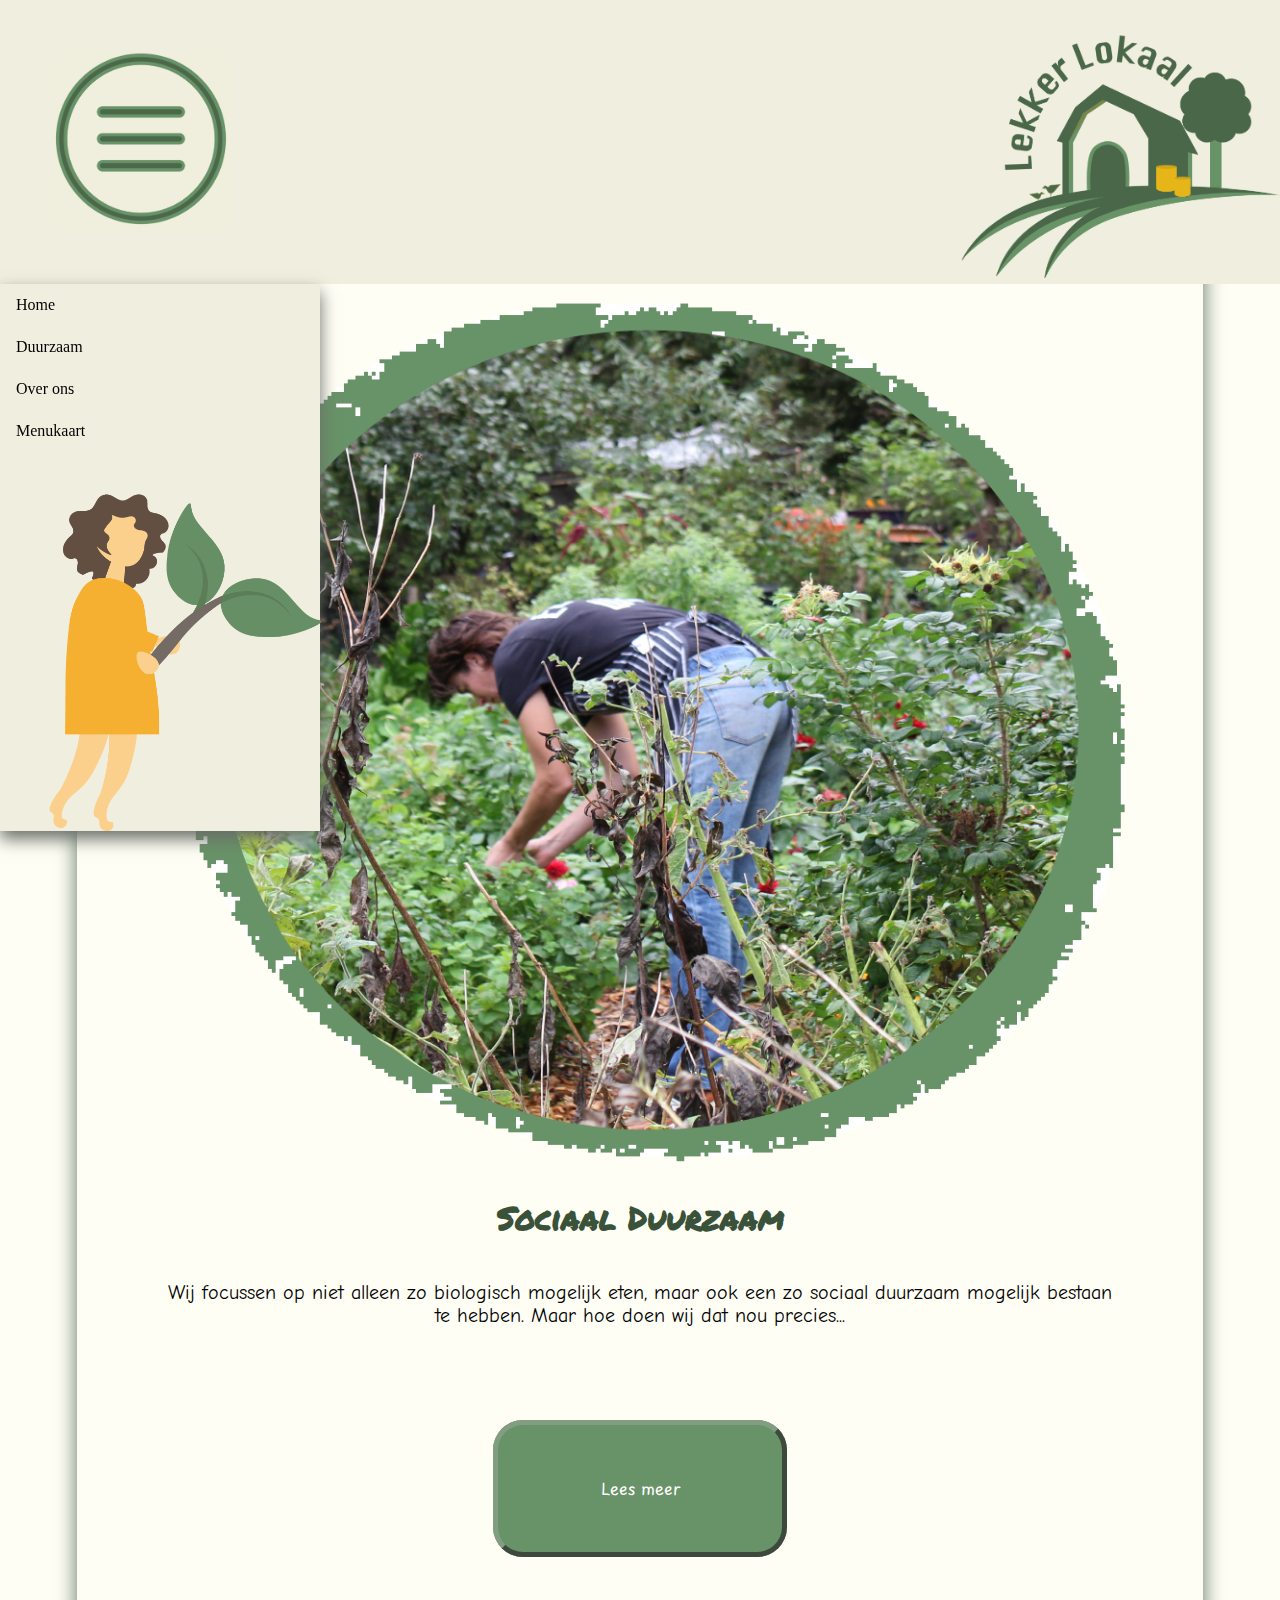
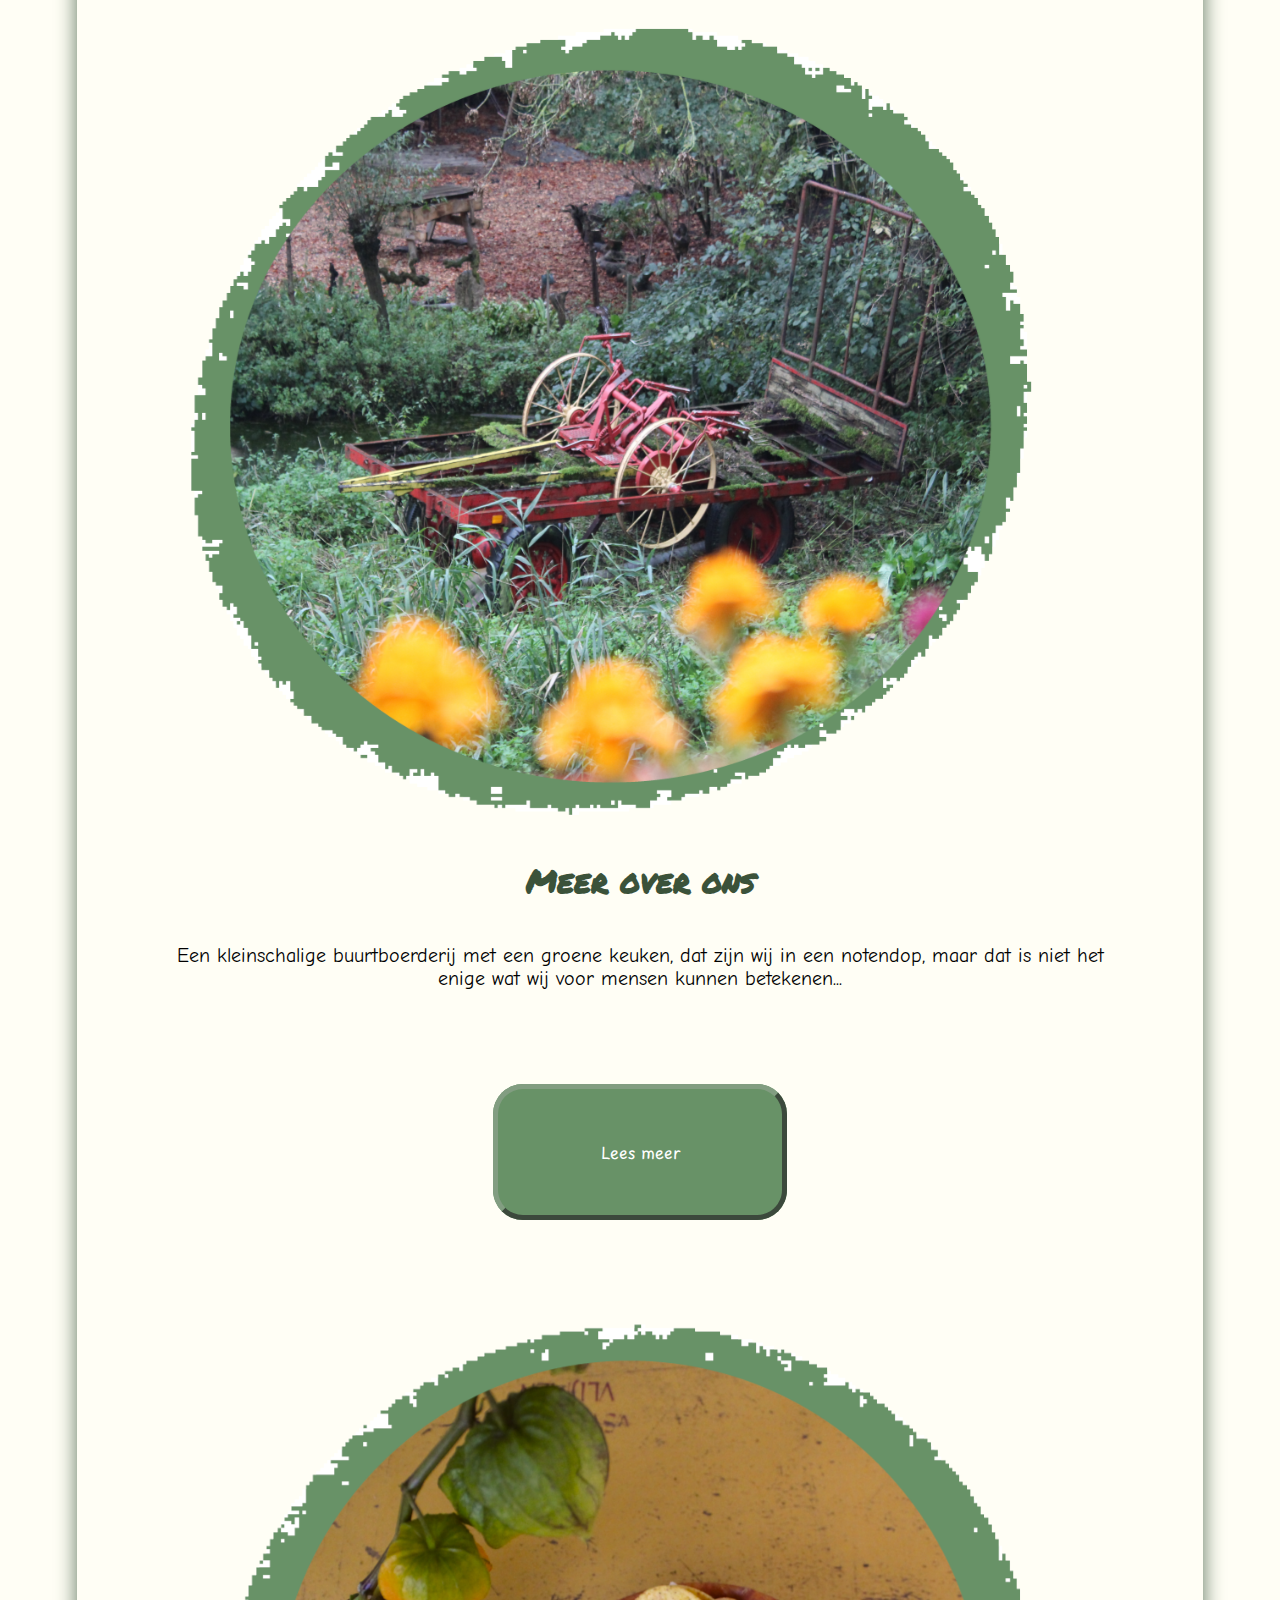
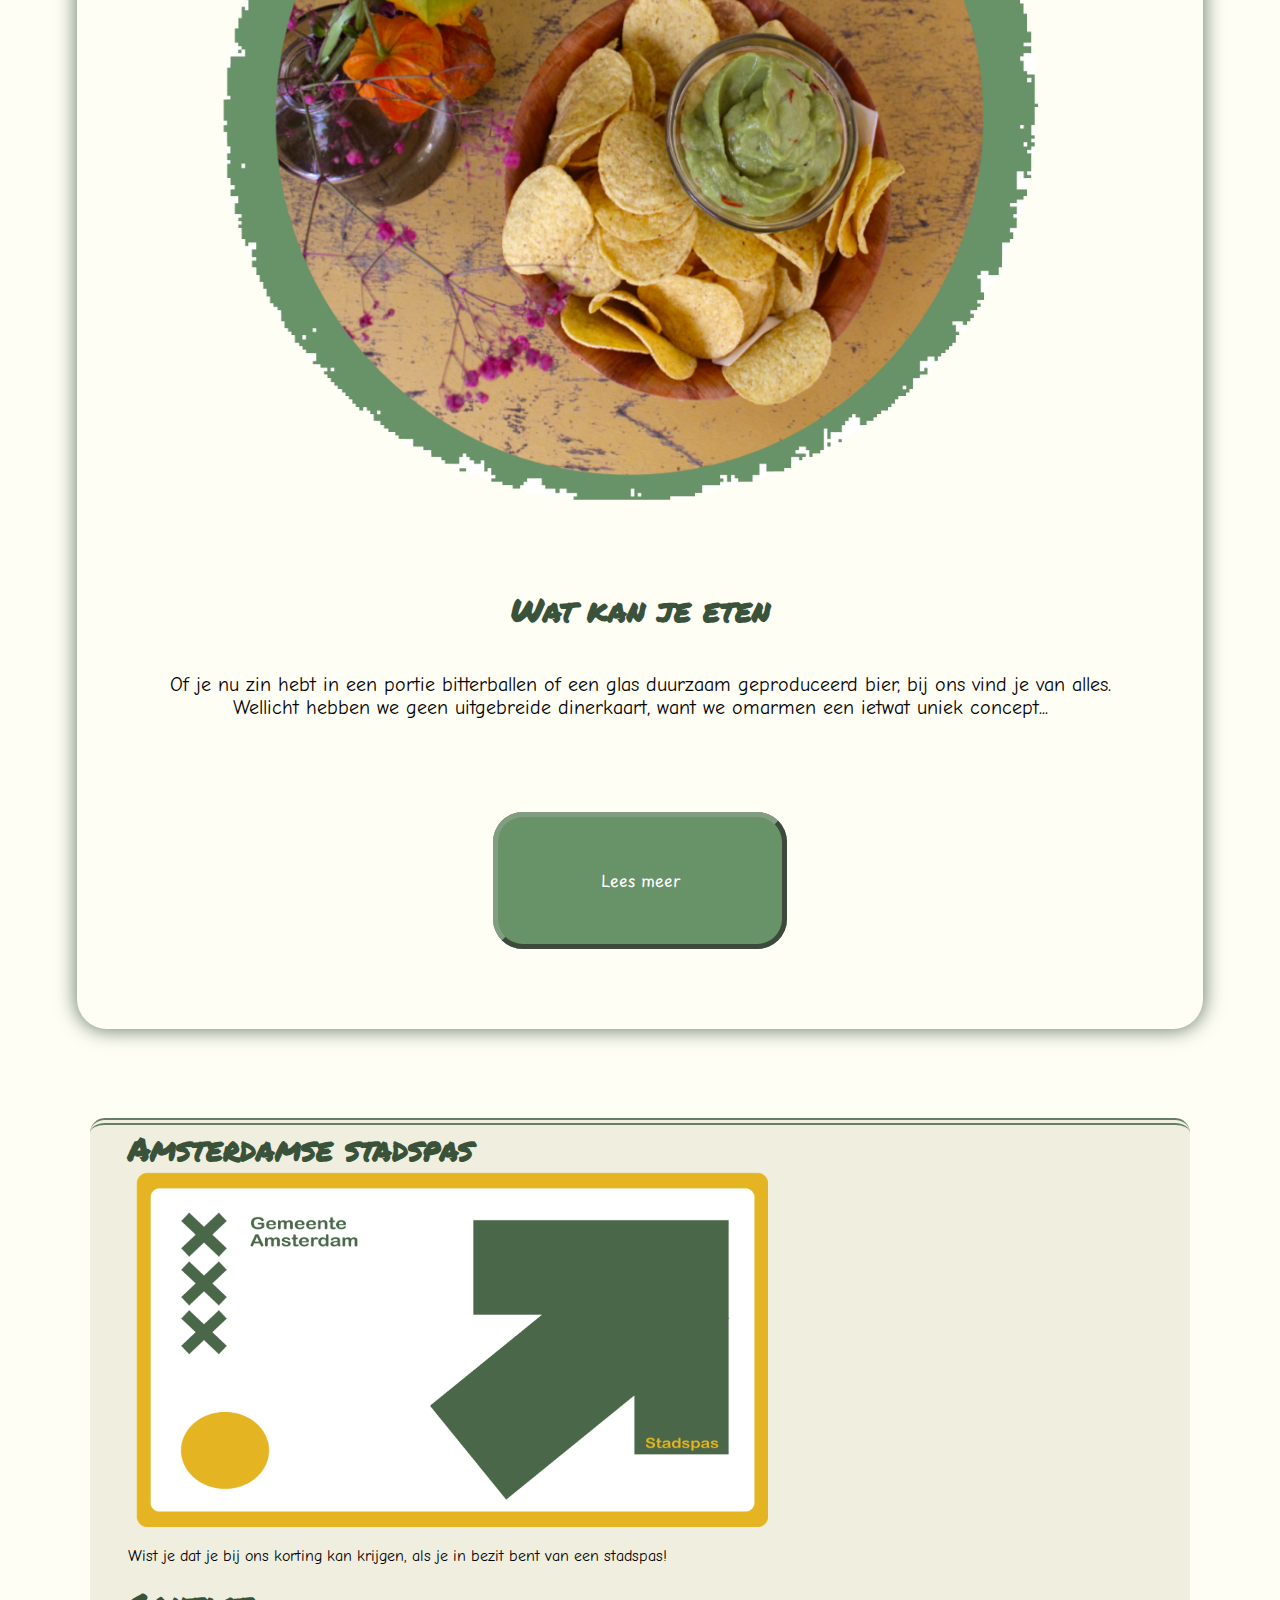
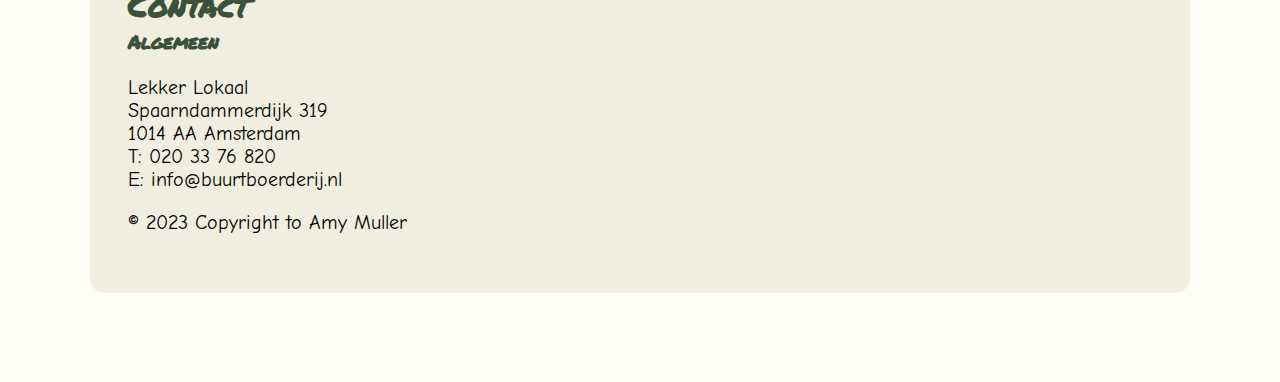
==== index.html @ 25fe7cec "ww" ====
<!DOCTYPE html>
<html class="backgroundimage" lang="en">
  <head>
    <meta charset="UTF-8" />
    <meta name="viewport" content="width=device-width, initial-scale=1.0" />
    <link type="text/css" rel="stylesheet" href="style.css" />
    <title>Hoofdpagina Lekker Lokaal</title>
  </head>
  <body>
    <nav>
      <div class="navbar">
        <div class="img">  <img
          src="website_eindproject_afbeeldingen/logo_buurtboerderij.png"
          alt="Logo"
          class="logomenu"
      /></div> 

        <div class="dropdown">
            <button class="dropbtn">  
               <img
              src="website_eindproject_afbeeldingen/menuknop.png"
              alt="menuknop"
              class="menuknop"
            /> 
          </button>
               
          <div class="dropdown-content">
                <a href="index.html">Home</a>
         <a href="duurzaamheid.html">Duurzaam</a>
          <a href="over_ons.html">Over ons</a>
          <a href="menukaart.html">Menukaart</a>
          <img src="website_eindproject_afbeeldingen/icoon.png" alt="icoon" class="icoon"/>
            </div>
        </div> 
      </div>
    </nav>

    <header>
      <section class="header">
        <img
          src="website_eindproject_afbeeldingen/header.JPG"
          alt="foto picknickbank met tractor in achtergrond"
          class="mainpage_image"
        />
        <h1 class="centered">Lekker Lokaal</h1>

      </section>
    </header>
    
    <main>

      <section class="containera">
        <article class="duurzaameten CA">
          <img
            src="website_eindproject_afbeeldingen/foto_duurzaam_mainpage.png"
            alt="foto vrouw die kruiden plukt"
            class="circleimage"
          />
          <h2>Sociaal Duurzaam</h2>
          <p class="textindex">
            Wij focussen op niet alleen zo biologisch mogelijk eten, maar ook
            een zo sociaal duurzaam mogelijk bestaan te hebben. Maar hoe doen
            wij dat nou precies...
          </p>
          <a href="duurzaamheid.html" class="knop mainpage">Lees meer</a>
        </article>

        <div class="meeroverons CA">
          <img
            src="website_eindproject_afbeeldingen/foto_overons_mainpage.png"
            alt="foto oud landbouwapparatuur"
            class="circleimage"
          />
          <h2>Meer over ons</h2>
          <p class="textindex">
            Een kleinschalige buurtboerderij met een groene keuken, dat zijn wij
            in een notendop, maar dat is niet het enige wat wij voor mensen
            kunnen betekenen...
          </p>
          <a href="over_ons.html" class="knop mainpage">Lees meer</a>
        </div>

        <div class="Watkanjeeten CA">
          <img
            src="website_eindproject_afbeeldingen/foto_eten_mainpage.png"
            alt="foto zelfgemaakte nachos"
            class="circleimage"
          />
          <h2>Wat kan je eten</h2>
          <p class="textindex">
            Of je nu zin hebt in een portie bitterballen of een glas duurzaam
            geproduceerd bier, bij ons vind je van alles. Wellicht hebben we
            geen uitgebreide dinerkaart, want we omarmen een ietwat uniek
            concept...
          </p>
          <a href="menukaart.html" class="knop mainpage">Lees meer</a>
        </div>
      </section>
    </main>

    <footer>
      <div class="footer">
        <div class="testtest">
<h2 class="footeramsterdamsepas">Amsterdamse stadspas</H2>
<img src="website_eindproject_afbeeldingen/stadspas.png" alt="Foto stadspas" class="footerimage">
<p class="footeramsterdamsepasp">Wist je dat je bij ons korting kan krijgen, als je in bezit bent van een stadspas!</p>
</div>
        <h2> Contact</h2>
        <h3>Algemeen</h3>
        <p>
          Lekker Lokaal <br>
          Spaarndammerdijk 319<br>
          1014 AA  Amsterdam<br>
          T: 020 33 76 820<br>
          E: info@buurtboerderij.nl </p>
          
       
    
          <p> &copy; 2023 Copyright to Amy Muller </p>
        </div>
    </footer>
</html>
---- style.css ----
@font-face {
  font-family: brush;
  src: url(lettertypen_lekkerlokaal/Brush\Script.ttf);
}

@font-face {
  font-family: sierlijk;
  src: url(lettertypen_lekkerlokaal/GreatVibes-Regular.ttf);
}

@font-face {
  font-family: "play";
  src: url(lettertypen_lekkerlokaal/PlaypenSans-VariableFont_wght.ttf);
}

@font-face {
  font-family: "stift";
  src: url(lettertypen_lekkerlokaal/PermanentMarker-Regular.ttf);
}

@font-face {
  font-family: "bob";
  src: url(lettertypen_lekkerlokaal/Pacifico-Regular.ttf);
}

@font-face {
  font-family: "comic";
  src: url(lettertypen_lekkerlokaal/ComicNeue-Regular.ttf);
}

body {
  background-color: #fffef5;
  margin:0;
}

.circleimage {
  width: 80vw;
}

h1 {
  font-family: "stift", "brush", fantasy, sans-serif;
  font-size: 4em;
}

h2 {
  font-size: 2em;
}

h2,
h3 {
  color: #3b523a;
  font-family: "stift";
  margin-block: 0;
}

p {font-family: "comic";
  font-size: 1.25em;}

.textindex {
  margin-block: 0;
  margin-inline: 0;
  padding: 4% 2% 15% 2%;
}

.mainpage_image {
  width: 100vw;
  margin-top: 9vh;
}
.icoon {width:25vw;
padding-left: 5%;}

.duurzaamheid_image {
  width: 100vw;
}

.logomenu {
  width: 25vw;
  padding: 10% 10% 0% 0%;
}

.menuknop {
  width: 14vw;
}

.navbar {
  display: flex;
  justify-content: space-between;
  flex-direction: row-reverse;
}

.dropdown-content {
  display: none;
  position: absolute;
  min-width: 160px;
  box-shadow: 0px 8px 16px 0px #686e68;

}

.dropdown:hover .dropdown-content {
  display: block;
  background-color: #f0efdf;
  display: flex;
  flex-direction: column;
}

.dropdown-content a:hover {
  background-color: #E5B422;
  color:#fffef5;
}

.dropbtn {
  background-color: #f0efdf;
  padding: 4vw;
  font-size: 1em;
  border: none;
}

nav {
  position: fixed;
  z-index: 100;
  top: 0;
  width: 100vw;
  background-color: #f0efdf;
}

.dropdown-content a {
  color: black;
  padding: 12px 16px;
  text-decoration: none;
  display: block;
}

.CA {
  text-align: center;
  margin-bottom: 8vh;
  margin-top: 3vh;
}

.containera {
  background-color: #fffef5;
  padding: 5vw;
  margin: 6vw;
  box-shadow: 0px 0px 20px 1px #667d66;
  border-radius: 30px;
}

.centered {
  position: absolute;
  top: 63%;
  left: 50%;
  transform: translate(-45%, -80%);
}

.header {
  position: relative;
  text-align: center;
  color: white;
}

.container {
  overflow: hidden;
  align-items: center;
  display: flex;
}
.horizontalscroll { white-space: nowrap;
}


.horizontalscroll p 
{font-family: "play";
font-size: 1.5em;}

.rechtsnaarlinks {
  animation: rechtsnaarlinks 8s infinite linear;
}

@keyframes rechtsnaarlinks {
  from {transform: translateX(0%);}
  to{transform: translateX(-50%);}
}

.knop {
  background-color: #689267;
  color: white;
  border-radius: 30px;
  border: 5px outset #829d81;
  padding: 4vw 8vw 4vw 8vw;
  margin: 2vw;
  text-decoration: none;
  font-family: "play";
}

.knop:hover { background-color: #E5B422;
  color:#fffef5;
  border: 5px outset #E5B422;}


.knopnaarmenu {
  display: flex;
  justify-content: center;
}

.footer {
  border-top: 7px double #667d66;
  margin-top: 8vh;
  margin:7%;
  background-color: #f0efdf;
  padding: 0% 3% 3% 3%;
  border-radius: 15px;
}

.scroll_container {
  display: -webkit-flex;
  display: -ms-flexbox;
  display: flex;
  margin: 10% 2% 10% 2%;
  padding: 5%;
  overflow: auto;
  background-color: #f0efdf;
  border-radius: 15px;
}

.scroll_box {
  min-width: 60vw;
  margin-right: 2%;
  margin-bottom: 0;
  padding: 3%;
}

.scrollimage {
  width: 60vw;
}

.footeramsterdamsepasp {font-size: 1em;}



.footerimage {
  width: 50vw;
}

.stadspasfoto {
  margin-top: 3%;
}
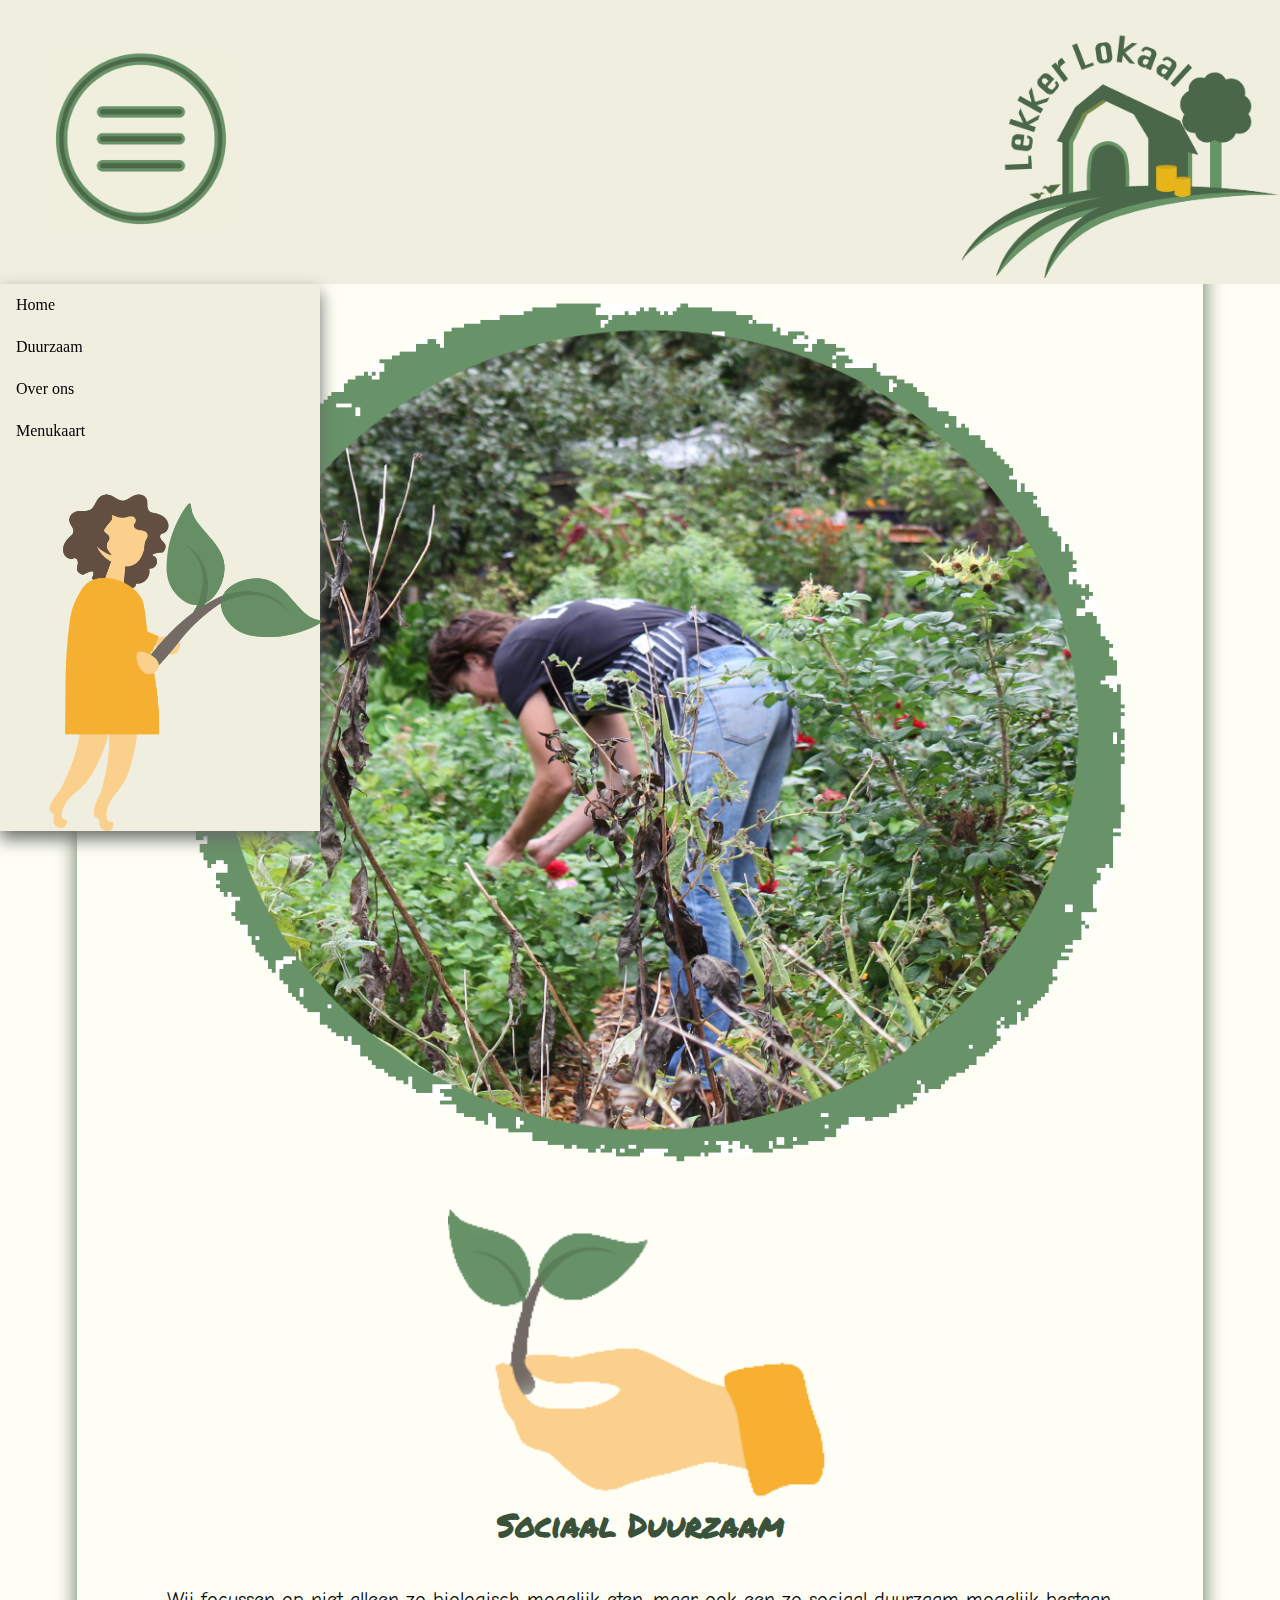
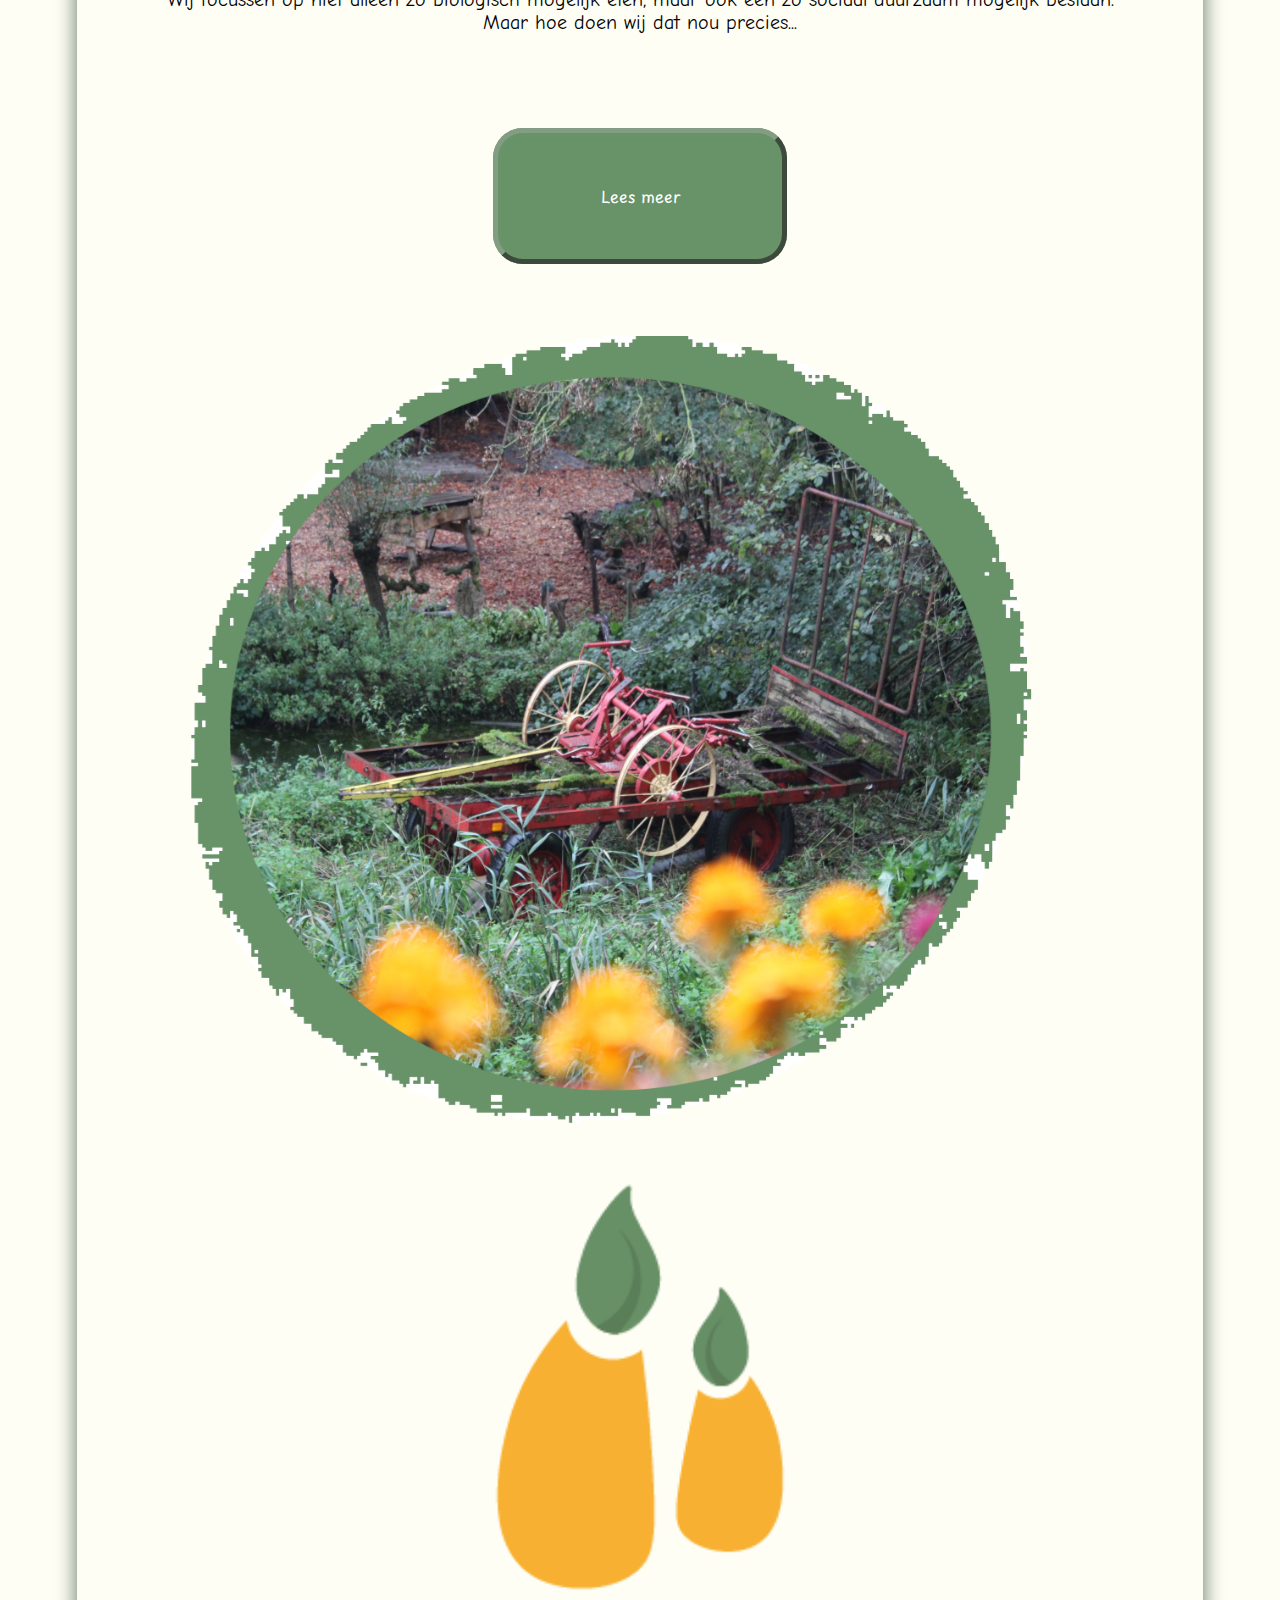
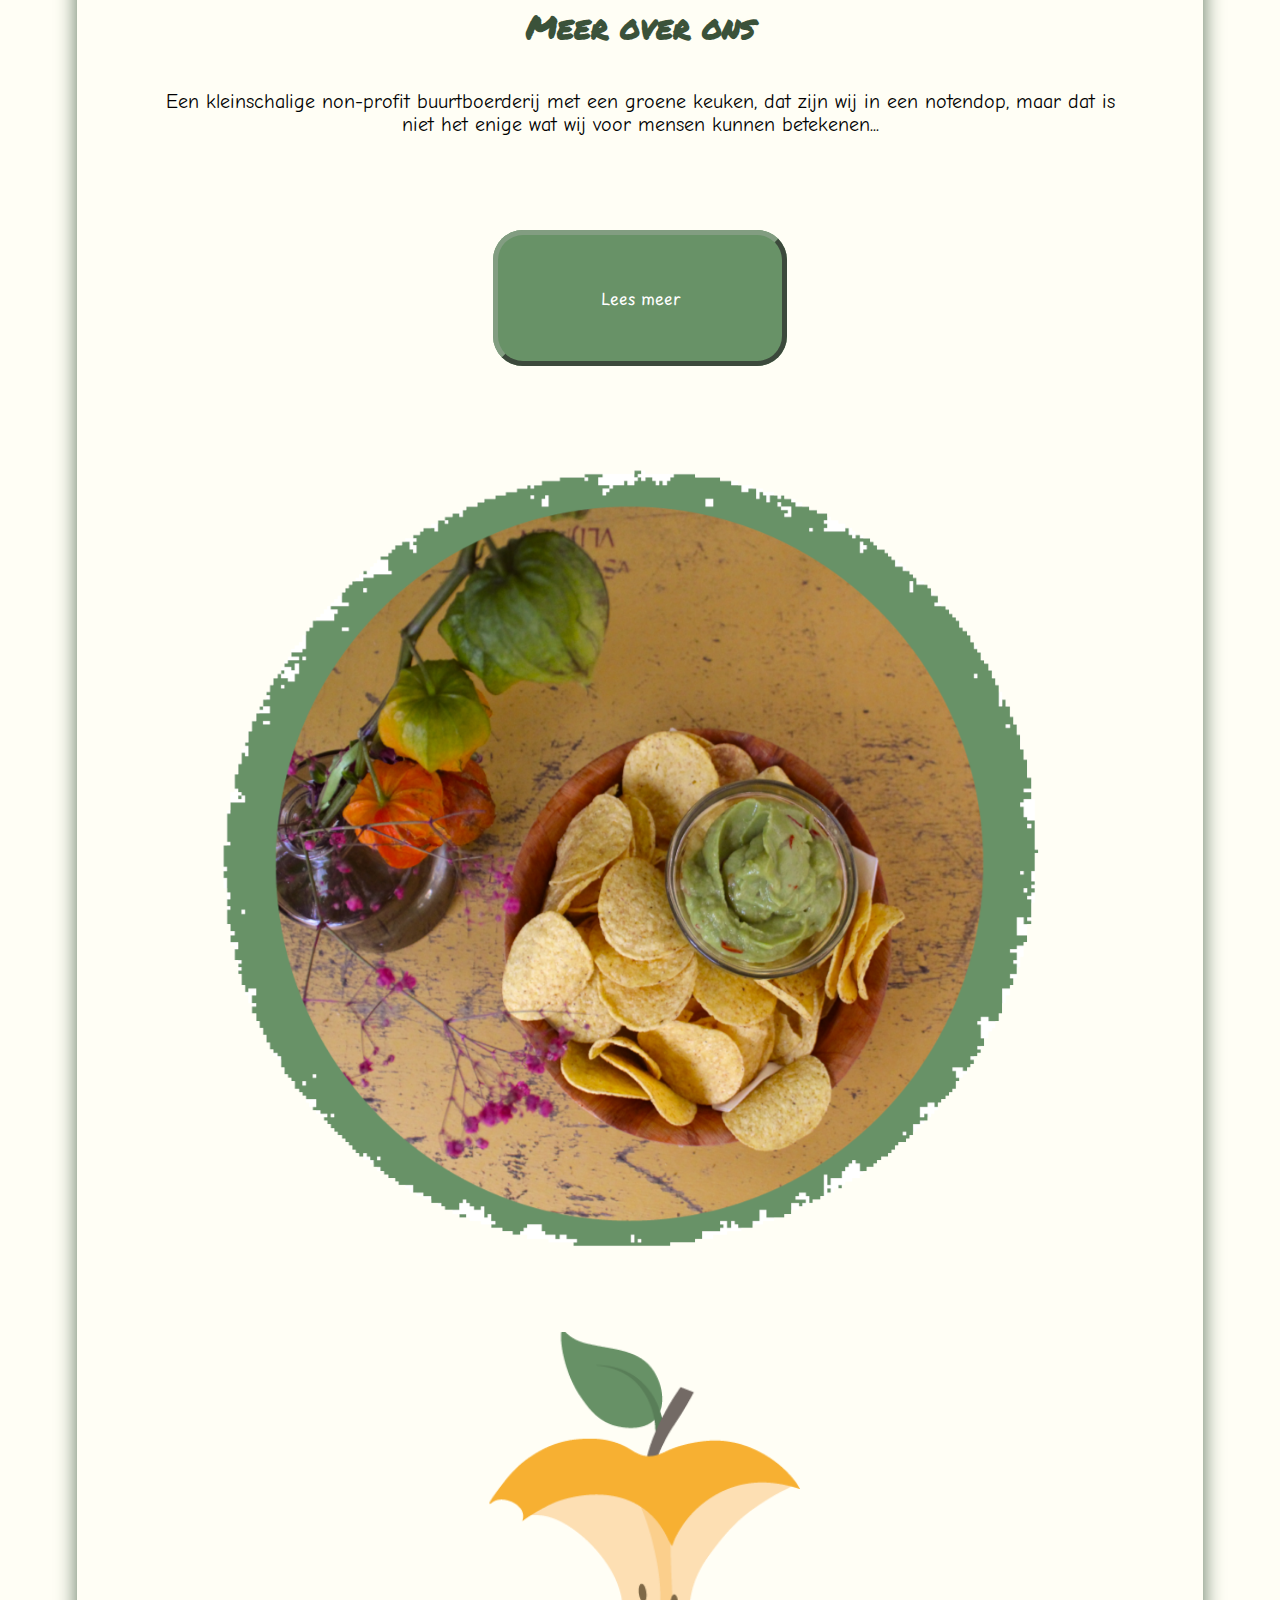
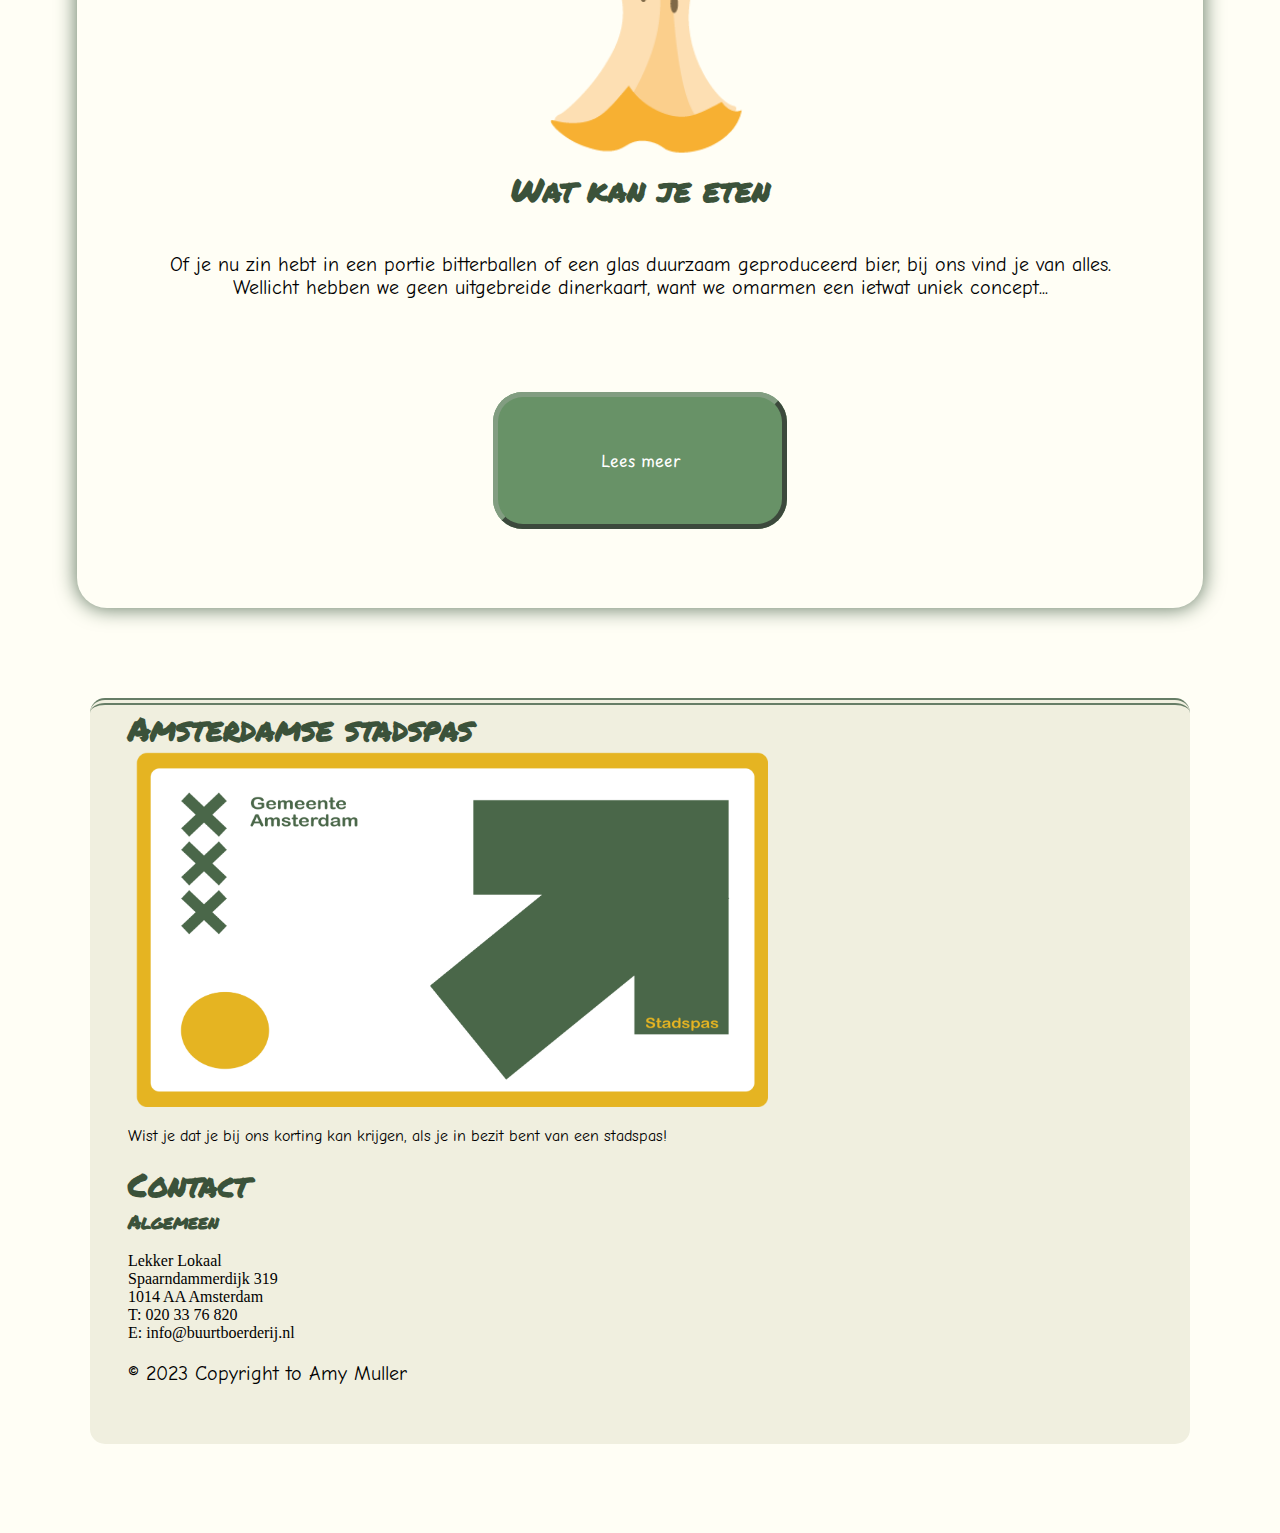
==== commit d8ef90ab: "ww" ====
--- a/index.html
+++ b/index.html
@@ -7,15 +7,16 @@
     <title>Hoofdpagina Lekker Lokaal</title>
   </head>
   <body>
+    
     <nav>
-      <div class="navbar">
-        <div class="img">  <img
+      <section class="navbar">
+        <article class="img">  <img
           src="website_eindproject_afbeeldingen/logo_buurtboerderij.png"
           alt="Logo"
           class="logomenu"
-      /></div> 
+      /></article> 
 
-        <div class="dropdown">
+        <article class="dropdown">
             <button class="dropbtn">  
                <img
               src="website_eindproject_afbeeldingen/menuknop.png"
@@ -24,15 +25,15 @@
             /> 
           </button>
                
-          <div class="dropdown-content">
+          <section class="dropdown-content">
                 <a href="index.html">Home</a>
          <a href="duurzaamheid.html">Duurzaam</a>
           <a href="over_ons.html">Over ons</a>
           <a href="menukaart.html">Menukaart</a>
           <img src="website_eindproject_afbeeldingen/icoon.png" alt="icoon" class="icoon"/>
-            </div>
-        </div> 
-      </div>
+          </section>
+        </article> 
+      </section>
     </nav>
 
     <header>
@@ -43,12 +44,10 @@
           class="mainpage_image"
         />
         <h1 class="centered">Lekker Lokaal</h1>
-
       </section>
     </header>
     
     <main>
-
       <section class="containera">
         <article class="duurzaameten CA">
           <img
@@ -56,36 +55,40 @@
             alt="foto vrouw die kruiden plukt"
             class="circleimage"
           />
+          <img src="website_eindproject_afbeeldingen/handicoon.png" alt="hand met blad icoon" class="iconen hand"/>
           <h2>Sociaal Duurzaam</h2>
           <p class="textindex">
             Wij focussen op niet alleen zo biologisch mogelijk eten, maar ook
-            een zo sociaal duurzaam mogelijk bestaan te hebben. Maar hoe doen
+            een zo sociaal duurzaam mogelijk bestaan. Maar hoe doen
             wij dat nou precies...
           </p>
           <a href="duurzaamheid.html" class="knop mainpage">Lees meer</a>
         </article>
 
-        <div class="meeroverons CA">
+        <article class="meeroverons CA">
           <img
             src="website_eindproject_afbeeldingen/foto_overons_mainpage.png"
             alt="foto oud landbouwapparatuur"
             class="circleimage"
           />
+          <img src="website_eindproject_afbeeldingen/mensicoon.png" alt="2 mensen icoon" class="iconen"/>
           <h2>Meer over ons</h2>
           <p class="textindex">
-            Een kleinschalige buurtboerderij met een groene keuken, dat zijn wij
+            Een kleinschalige non-profit buurtboerderij met een groene keuken, dat zijn wij
             in een notendop, maar dat is niet het enige wat wij voor mensen
             kunnen betekenen...
           </p>
           <a href="over_ons.html" class="knop mainpage">Lees meer</a>
-        </div>
+        </article>
 
-        <div class="Watkanjeeten CA">
+        <article class="Watkanjeeten CA">
           <img
             src="website_eindproject_afbeeldingen/foto_eten_mainpage.png"
             alt="foto zelfgemaakte nachos"
             class="circleimage"
           />
+          <img src="website_eindproject_afbeeldingen/appel.png" alt="Appel" class="iconen"/>
+
           <h2>Wat kan je eten</h2>
           <p class="textindex">
             Of je nu zin hebt in een portie bitterballen of een glas duurzaam
@@ -94,29 +97,31 @@
             concept...
           </p>
           <a href="menukaart.html" class="knop mainpage">Lees meer</a>
-        </div>
+        </article>
       </section>
     </main>
 
     <footer>
-      <div class="footer">
-        <div class="testtest">
+      <section class="footer">
+        <article class="testtest">
 <h2 class="footeramsterdamsepas">Amsterdamse stadspas</H2>
 <img src="website_eindproject_afbeeldingen/stadspas.png" alt="Foto stadspas" class="footerimage">
 <p class="footeramsterdamsepasp">Wist je dat je bij ons korting kan krijgen, als je in bezit bent van een stadspas!</p>
-</div>
+        </article>
+
+        <section>
         <h2> Contact</h2>
         <h3>Algemeen</h3>
-        <p>
-          Lekker Lokaal <br>
-          Spaarndammerdijk 319<br>
-          1014 AA  Amsterdam<br>
-          T: 020 33 76 820<br>
-          E: info@buurtboerderij.nl </p>
-          
-       
+<ul class="footertekst">
+          <li>Lekker Lokaal</li>
+          <li>Spaarndammerdijk 319</li>
+          <li>1014 AA  Amsterdam</li>
+          <li>T: 020 33 76 820</li>
+          <li>E: info@buurtboerderij.nl </li>
+        </ul>
+      </section>
     
           <p> &copy; 2023 Copyright to Amy Muller </p>
-        </div>
+        </section>
     </footer>
 </html>
--- a/style.css
+++ b/style.css
@@ -30,7 +30,7 @@
 
 body {
   background-color: #fffef5;
-  margin:0;
+  margin: 0;
 }
 
 .circleimage {
@@ -53,8 +53,10 @@
   margin-block: 0;
 }
 
-p {font-family: "comic";
-  font-size: 1.25em;}
+p {
+  font-family: "comic";
+  font-size: 1.25em;
+}
 
 .textindex {
   margin-block: 0;
@@ -66,8 +68,14 @@
   width: 100vw;
   margin-top: 9vh;
 }
-.icoon {width:25vw;
-padding-left: 5%;}
+.icoon {
+  width: 25vw;
+  padding-left: 5%;
+}
+
+.iconen{width: 25vw;}
+
+.hand {width: 30vw;}
 
 .duurzaamheid_image {
   width: 100vw;
@@ -93,7 +101,6 @@
   position: absolute;
   min-width: 160px;
   box-shadow: 0px 8px 16px 0px #686e68;
-
 }
 
 .dropdown:hover .dropdown-content {
@@ -104,8 +111,8 @@
 }
 
 .dropdown-content a:hover {
-  background-color: #E5B422;
-  color:#fffef5;
+  background-color: #e5b422;
+  color: #fffef5;
 }
 
 .dropbtn {
@@ -162,21 +169,26 @@
   align-items: center;
   display: flex;
 }
-.horizontalscroll { white-space: nowrap;
-}
-
-
-.horizontalscroll p 
-{font-family: "play";
-font-size: 1.5em;}
+.horizontalscroll {
+  white-space: nowrap;
+}
+
+.horizontalscroll p {
+  font-family: "play";
+  font-size: 1.5em;
+}
 
 .rechtsnaarlinks {
   animation: rechtsnaarlinks 8s infinite linear;
 }
 
 @keyframes rechtsnaarlinks {
-  from {transform: translateX(0%);}
-  to{transform: translateX(-50%);}
+  from {
+    transform: translateX(0%);
+  }
+  to {
+    transform: translateX(-50%);
+  }
 }
 
 .knop {
@@ -190,10 +202,11 @@
   font-family: "play";
 }
 
-.knop:hover { background-color: #E5B422;
-  color:#fffef5;
-  border: 5px outset #E5B422;}
-
+.knop:hover {
+  background-color: #e5b422;
+  color: #fffef5;
+  border: 5px outset #e5b422;
+}
 
 .knopnaarmenu {
   display: flex;
@@ -203,7 +216,7 @@
 .footer {
   border-top: 7px double #667d66;
   margin-top: 8vh;
-  margin:7%;
+  margin: 7%;
   background-color: #f0efdf;
   padding: 0% 3% 3% 3%;
   border-radius: 15px;
@@ -227,13 +240,18 @@
   padding: 3%;
 }
 
+.bitterbal {
+  width: 75vw;
+  border-radius: 25px;
+}
+
 .scrollimage {
   width: 60vw;
 }
 
-.footeramsterdamsepasp {font-size: 1em;}
-
-
+.footeramsterdamsepasp {
+  font-size: 1em;
+}
 
 .footerimage {
   width: 50vw;
@@ -241,4 +259,10 @@
 
 .stadspasfoto {
   margin-top: 3%;
-}+}
+
+.footertekst {
+  text-decoration: none;
+  list-style: none;
+  padding-left: 0;
+}
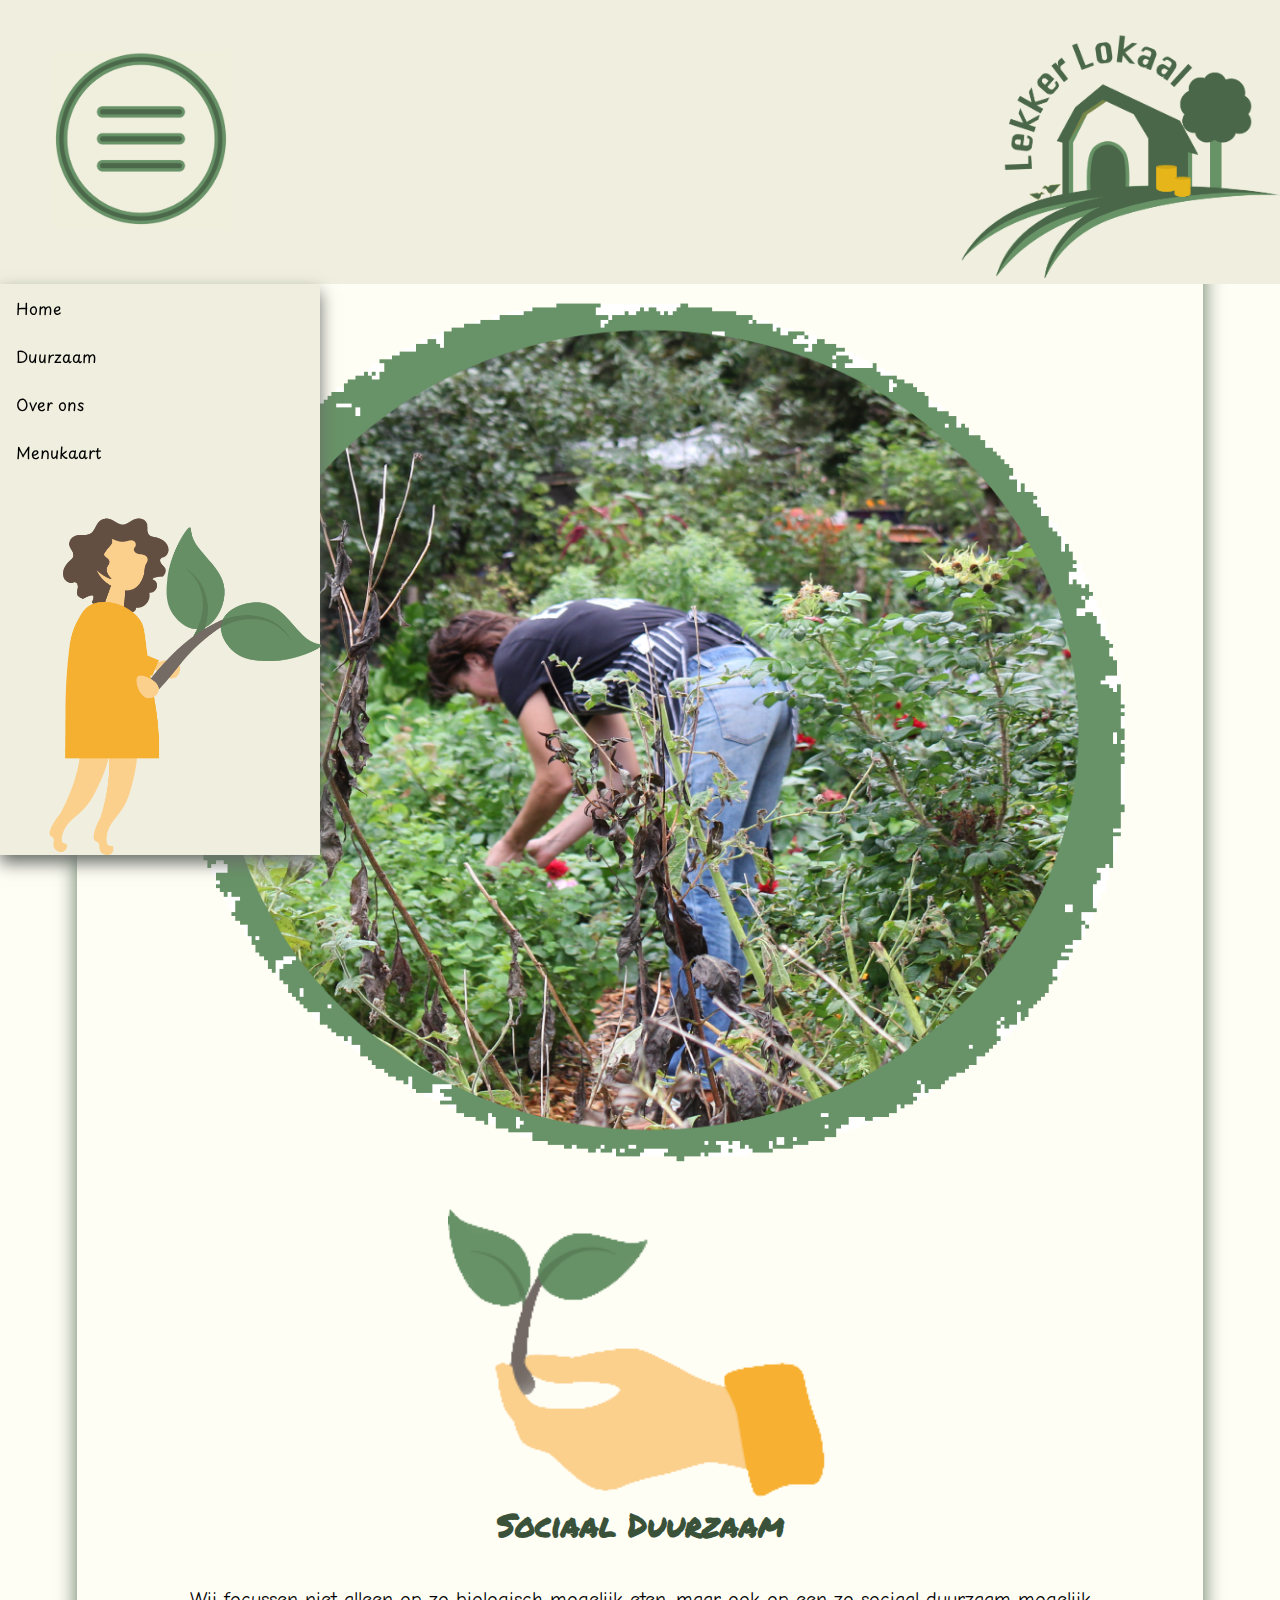
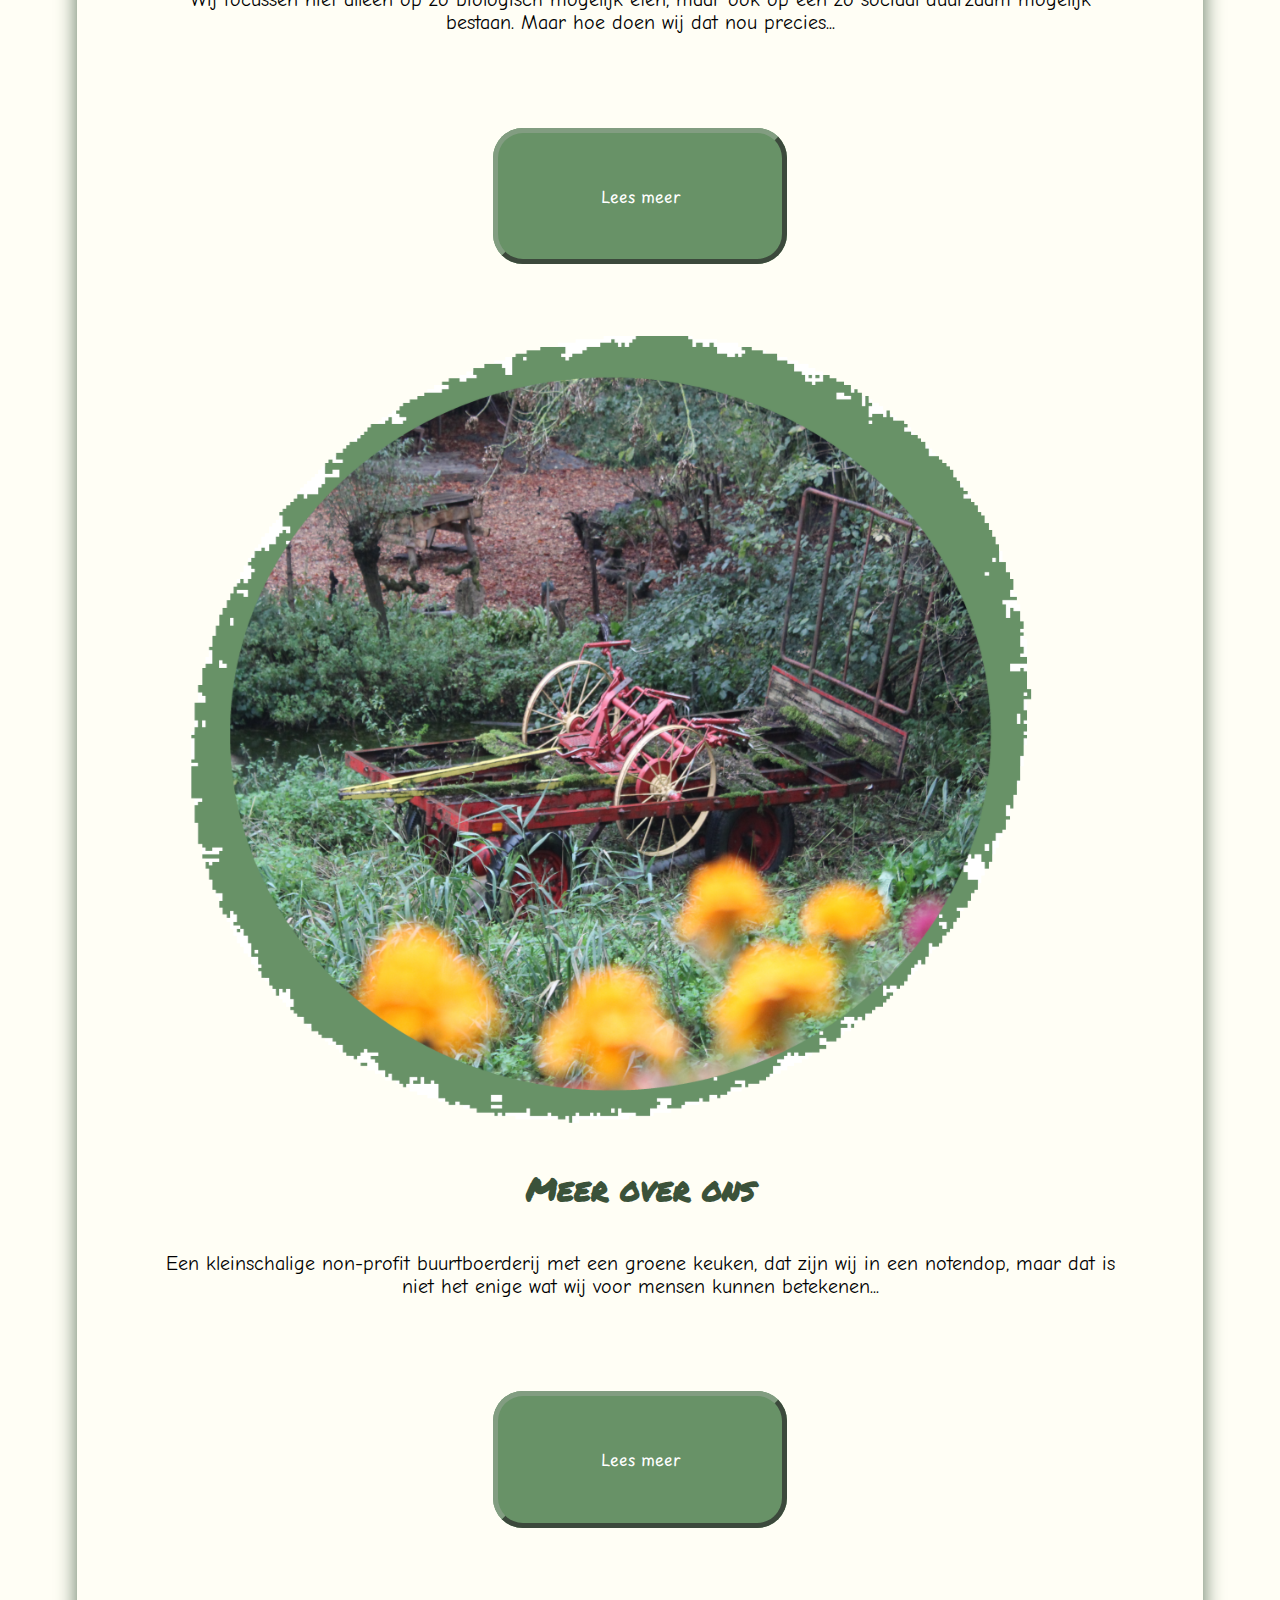
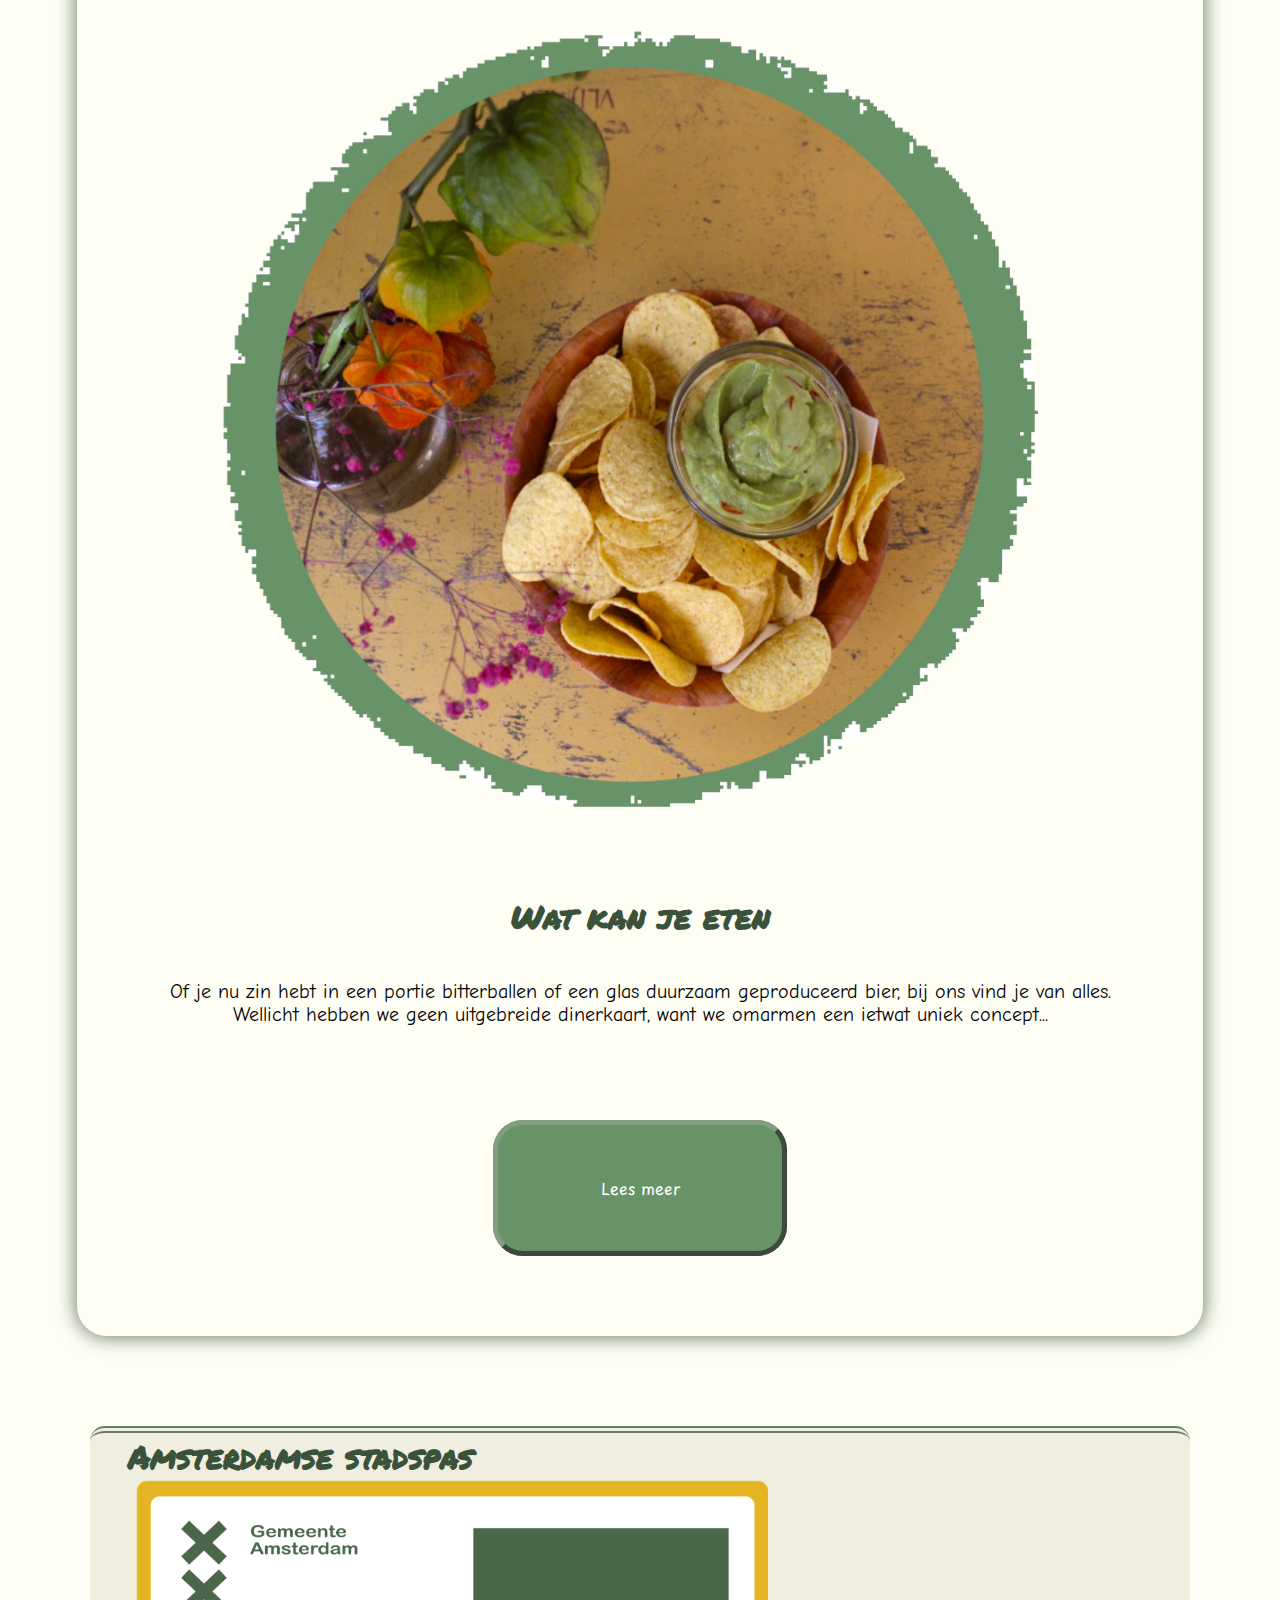
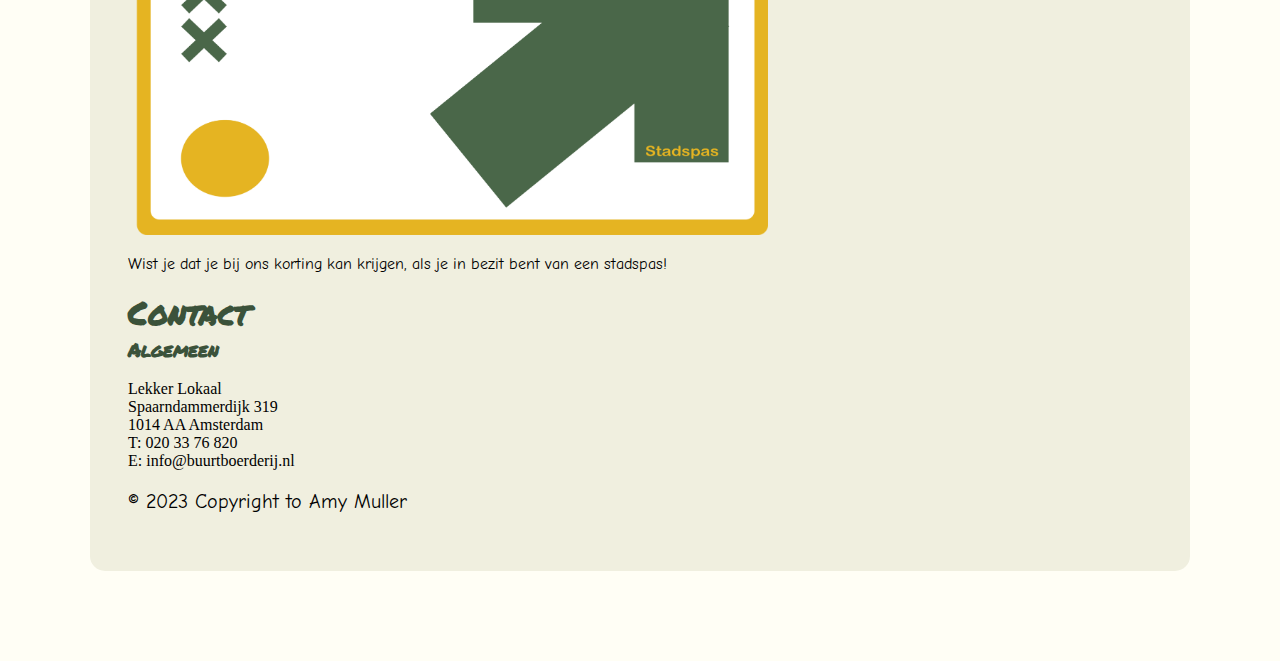
==== commit 56487687: "ww" ====
--- a/index.html
+++ b/index.html
@@ -7,32 +7,37 @@
     <title>Hoofdpagina Lekker Lokaal</title>
   </head>
   <body>
-    
     <nav>
       <section class="navbar">
-        <article class="img">  <img
-          src="website_eindproject_afbeeldingen/logo_buurtboerderij.png"
-          alt="Logo"
-          class="logomenu"
-      /></article> 
+        <article class="img">
+          <img
+            src="website_eindproject_afbeeldingen/logo_buurtboerderij.png"
+            alt="Logo"
+            class="logomenu"
+          />
+        </article>
 
         <article class="dropdown">
-            <button class="dropbtn">  
-               <img
+          <button class="dropbtn">
+            <img
               src="website_eindproject_afbeeldingen/menuknop.png"
               alt="menuknop"
               class="menuknop"
-            /> 
+            />
           </button>
-               
+
           <section class="dropdown-content">
-                <a href="index.html">Home</a>
-         <a href="duurzaamheid.html">Duurzaam</a>
-          <a href="over_ons.html">Over ons</a>
-          <a href="menukaart.html">Menukaart</a>
-          <img src="website_eindproject_afbeeldingen/icoon.png" alt="icoon" class="icoon"/>
+            <a href="index.html">Home</a>
+            <a href="duurzaamheid.html">Duurzaam</a>
+            <a href="over_ons.html">Over ons</a>
+            <a href="menukaart.html">Menukaart</a>
+            <img
+              src="website_eindproject_afbeeldingen/icoon.png"
+              alt="icoon"
+              class="icoon"
+            />
           </section>
-        </article> 
+        </article>
       </section>
     </nav>
 
@@ -46,7 +51,7 @@
         <h1 class="centered">Lekker Lokaal</h1>
       </section>
     </header>
-    
+
     <main>
       <section class="containera">
         <article class="duurzaameten CA">
@@ -55,12 +60,14 @@
             alt="foto vrouw die kruiden plukt"
             class="circleimage"
           />
-          <img src="website_eindproject_afbeeldingen/handicoon.png" alt="hand met blad icoon" class="iconen hand"/>
+          <img
+            src="website_eindproject_afbeeldingen/handicoon.png"
+            alt="hand met blad icoon"
+            class="iconen hand"
+          />
           <h2>Sociaal Duurzaam</h2>
           <p class="textindex">
-            Wij focussen op niet alleen zo biologisch mogelijk eten, maar ook
-            een zo sociaal duurzaam mogelijk bestaan. Maar hoe doen
-            wij dat nou precies...
+            Wij focussen niet alleen op zo biologisch mogelijk eten, maar ook op een zo sociaal duurzaam mogelijk bestaan. Maar hoe doen wij dat nou precies...
           </p>
           <a href="duurzaamheid.html" class="knop mainpage">Lees meer</a>
         </article>
@@ -71,12 +78,11 @@
             alt="foto oud landbouwapparatuur"
             class="circleimage"
           />
-          <img src="website_eindproject_afbeeldingen/mensicoon.png" alt="2 mensen icoon" class="iconen"/>
           <h2>Meer over ons</h2>
           <p class="textindex">
-            Een kleinschalige non-profit buurtboerderij met een groene keuken, dat zijn wij
-            in een notendop, maar dat is niet het enige wat wij voor mensen
-            kunnen betekenen...
+            Een kleinschalige non-profit buurtboerderij met een groene keuken,
+            dat zijn wij in een notendop, maar dat is niet het enige wat wij
+            voor mensen kunnen betekenen...
           </p>
           <a href="over_ons.html" class="knop mainpage">Lees meer</a>
         </article>
@@ -87,7 +93,6 @@
             alt="foto zelfgemaakte nachos"
             class="circleimage"
           />
-          <img src="website_eindproject_afbeeldingen/appel.png" alt="Appel" class="iconen"/>
 
           <h2>Wat kan je eten</h2>
           <p class="textindex">
@@ -104,24 +109,32 @@
     <footer>
       <section class="footer">
         <article class="testtest">
-<h2 class="footeramsterdamsepas">Amsterdamse stadspas</H2>
-<img src="website_eindproject_afbeeldingen/stadspas.png" alt="Foto stadspas" class="footerimage">
-<p class="footeramsterdamsepasp">Wist je dat je bij ons korting kan krijgen, als je in bezit bent van een stadspas!</p>
+          <h2 class="footeramsterdamsepas">Amsterdamse stadspas</h2>
+          <img
+            src="website_eindproject_afbeeldingen/stadspas.png"
+            alt="Foto stadspas"
+            class="footerimage"
+          />
+          <p class="footeramsterdamsepasp">
+            Wist je dat je bij ons korting kan krijgen, als je in bezit bent van
+            een stadspas!
+          </p>
         </article>
 
         <section>
-        <h2> Contact</h2>
-        <h3>Algemeen</h3>
-<ul class="footertekst">
-          <li>Lekker Lokaal</li>
-          <li>Spaarndammerdijk 319</li>
-          <li>1014 AA  Amsterdam</li>
-          <li>T: 020 33 76 820</li>
-          <li>E: info@buurtboerderij.nl </li>
-        </ul>
+          <h2>Contact</h2>
+          <h3>Algemeen</h3>
+          <ul class="footertekst">
+            <li>Lekker Lokaal</li>
+            <li>Spaarndammerdijk 319</li>
+            <li>1014 AA Amsterdam</li>
+            <li>T: 020 33 76 820</li>
+            <li>E: info@buurtboerderij.nl</li>
+          </ul>
+        </section>
+
+        <p>&copy; 2023 Copyright to Amy Muller</p>
       </section>
-    
-          <p> &copy; 2023 Copyright to Amy Muller </p>
-        </section>
     </footer>
+  </body>
 </html>
--- a/style.css
+++ b/style.css
@@ -49,12 +49,12 @@
 h2,
 h3 {
   color: #3b523a;
-  font-family: "stift";
+  font-family: "stift",'Franklin Gothic Medium', 'Arial Narrow', Arial, sans-serif;
   margin-block: 0;
 }
 
 p {
-  font-family: "comic";
+  font-family: "comic", Arial, Helvetica, sans-serif;
   font-size: 1.25em;
 }
 
@@ -68,6 +68,7 @@
   width: 100vw;
   margin-top: 9vh;
 }
+
 .icoon {
   width: 25vw;
   padding-left: 5%;
@@ -101,6 +102,7 @@
   position: absolute;
   min-width: 160px;
   box-shadow: 0px 8px 16px 0px #686e68;
+  font-family: "play","comic",Arial, Helvetica, sans-serif;
 }
 
 .dropdown:hover .dropdown-content {
@@ -169,12 +171,13 @@
   align-items: center;
   display: flex;
 }
+
 .horizontalscroll {
   white-space: nowrap;
 }
 
 .horizontalscroll p {
-  font-family: "play";
+  font-family: "play","comic",Arial, Helvetica, sans-serif;
   font-size: 1.5em;
 }
 
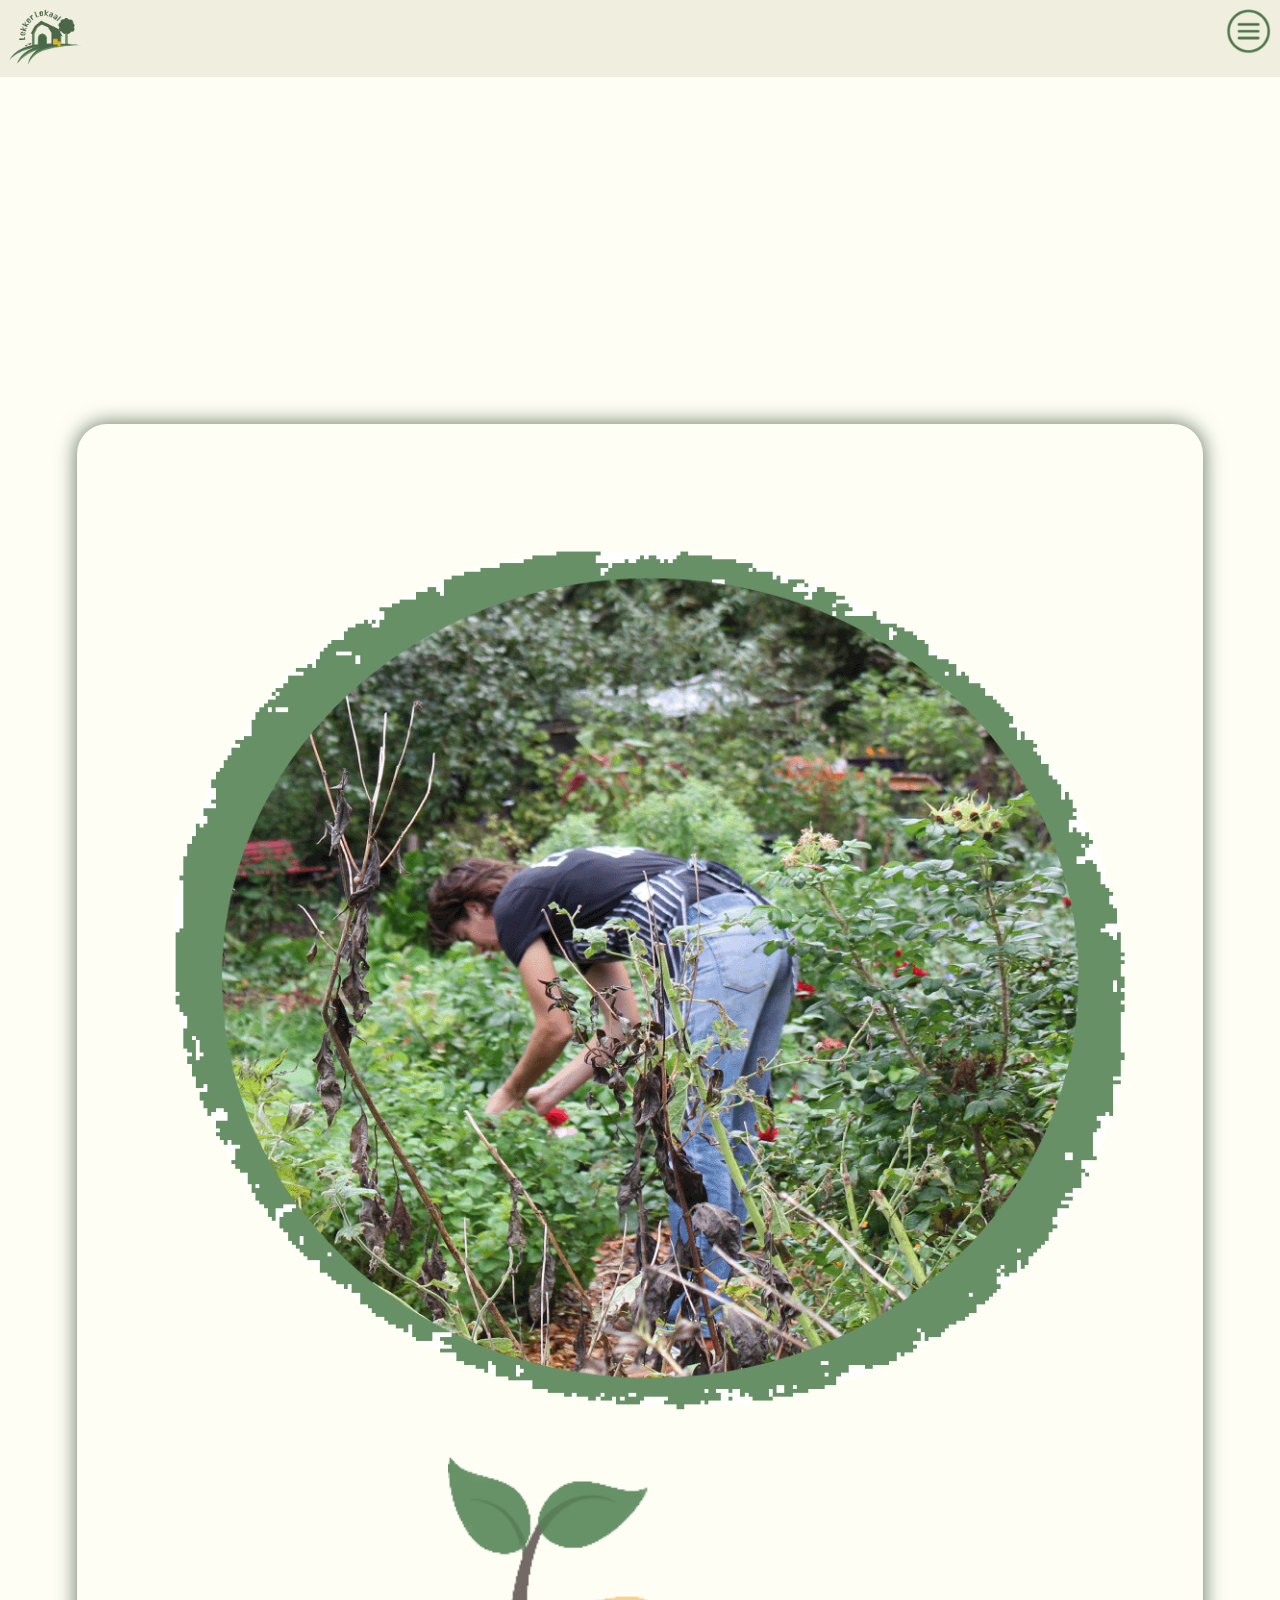
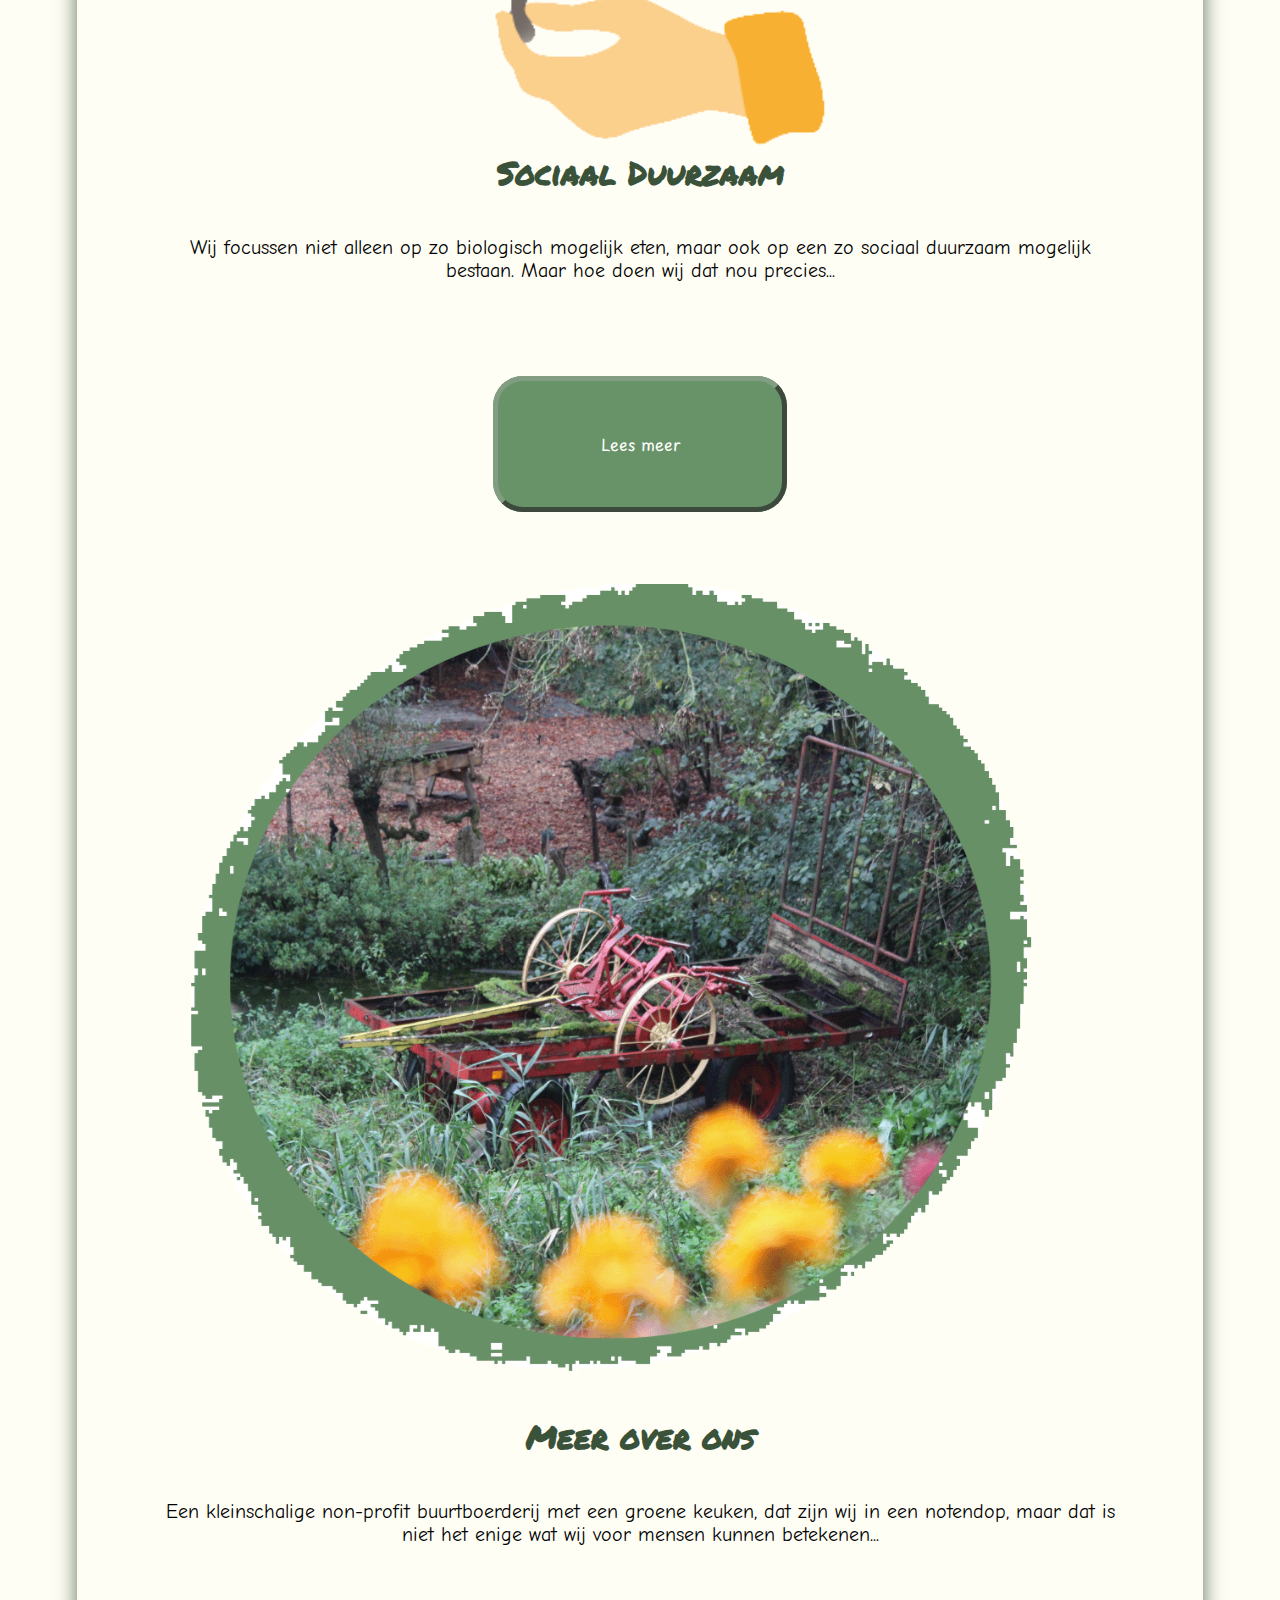
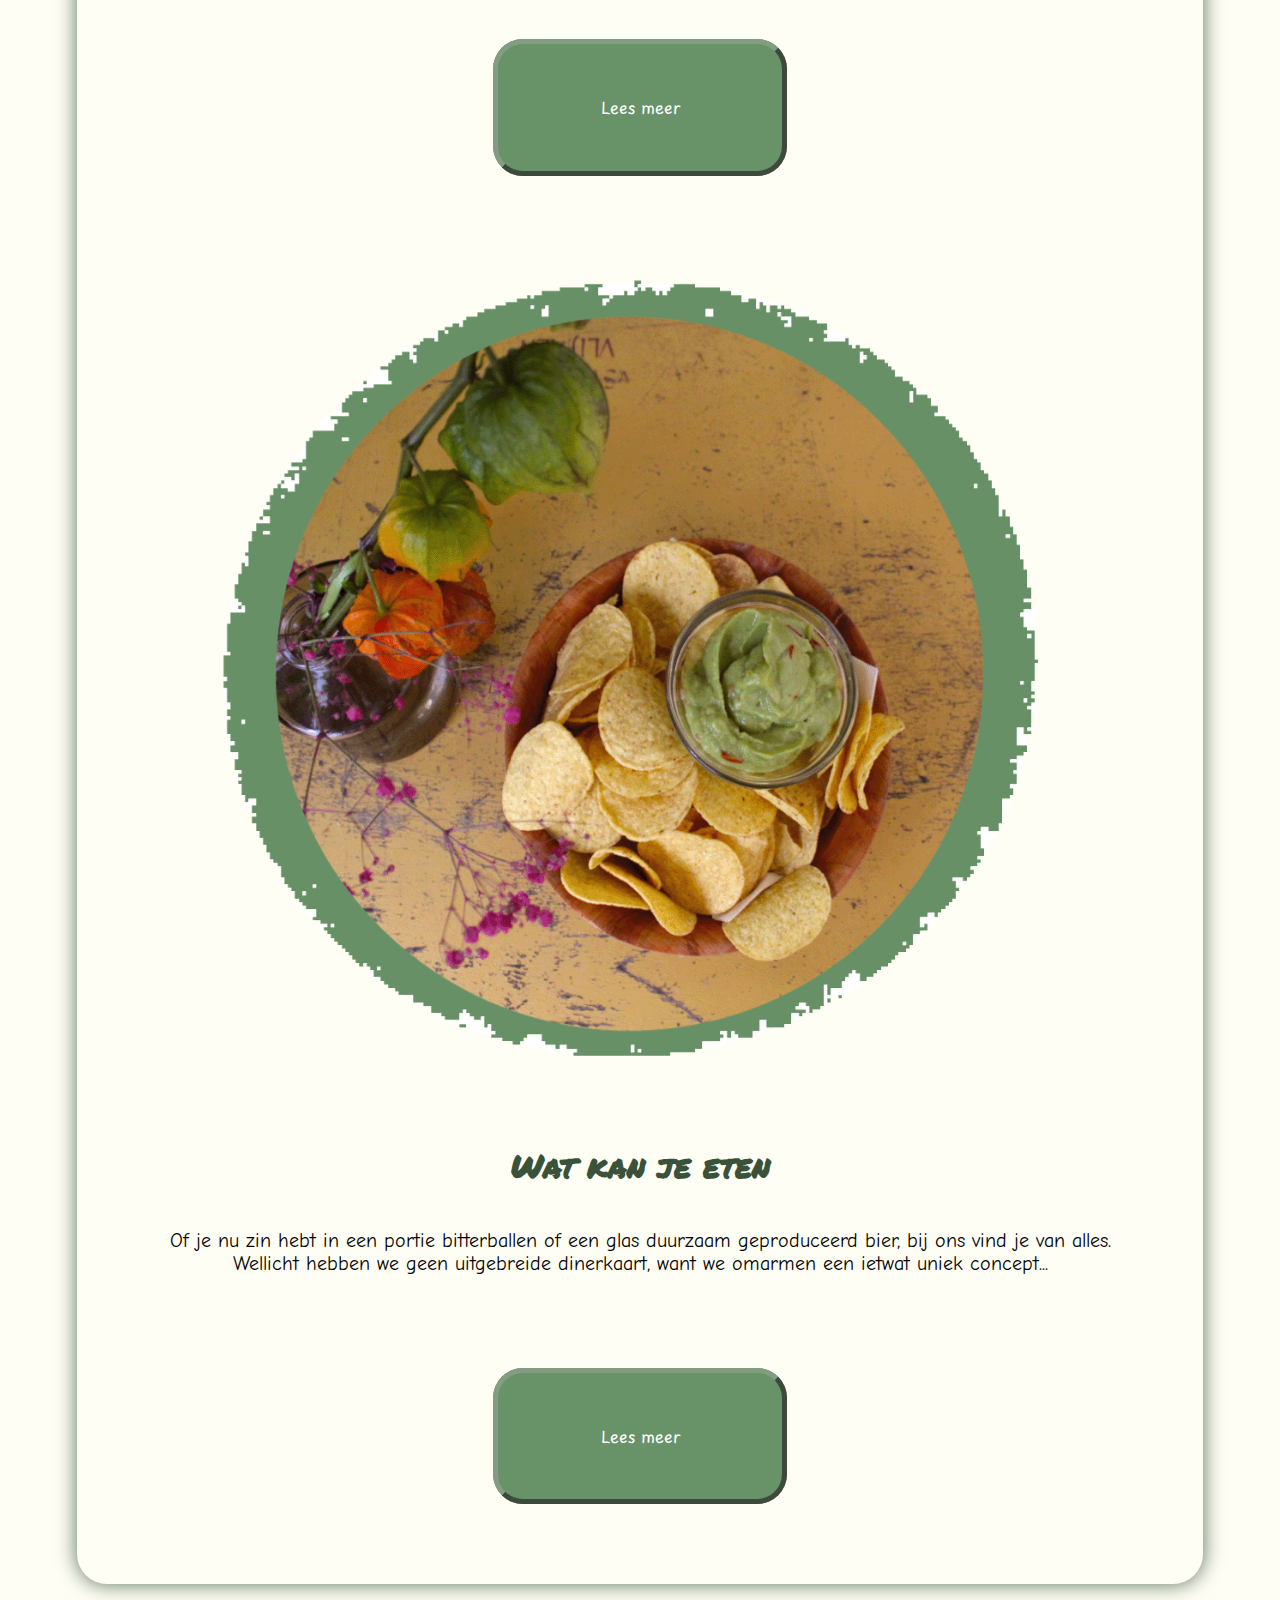
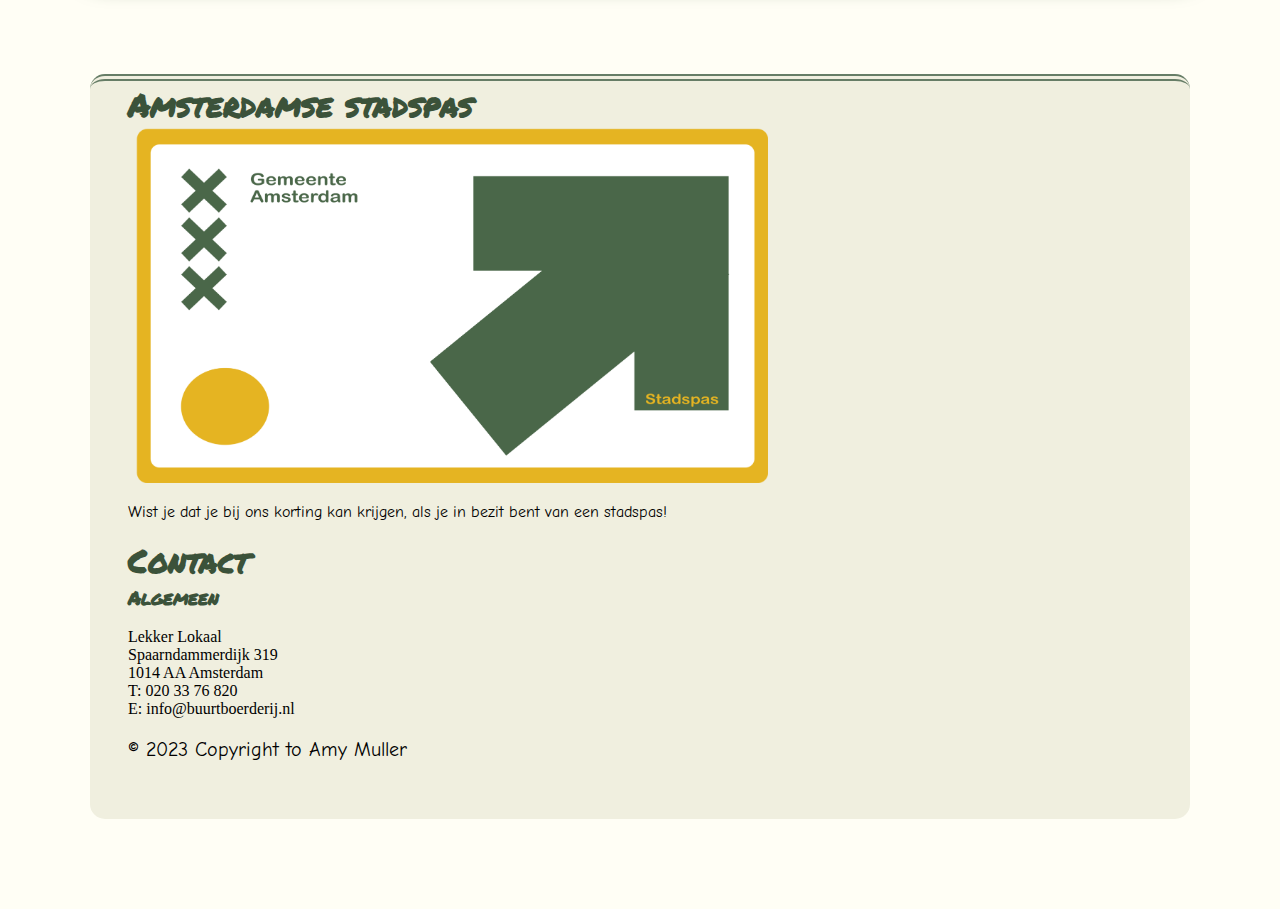
==== commit cc20e093: "ww" ====
--- a/index.html
+++ b/index.html
@@ -7,52 +7,33 @@
     <title>Hoofdpagina Lekker Lokaal</title>
   </head>
   <body>
-    <nav>
-      <section class="navbar">
-        <article class="img">
-          <img
-            src="website_eindproject_afbeeldingen/logo_buurtboerderij.png"
-            alt="Logo"
-            class="logomenu"
-          />
-        </article>
+    <header class="intro">
+      <a href="index.html"
+        ><img
+          class="logo"
+          src="website_eindproject_afbeeldingen/logo_buurtboerderij.png"
+          alt="logo van lekker lokaal"
+      /></a>
+      <input type="checkbox" id="check" />
+      <label for="check" class="icon">
+        <img
+          id="menuknop"
+          src="website_eindproject_afbeeldingen/menuknop.png"
+          alt="Menu icoon"
+        />
+      </label>
+      <nav class="navbar">
+        <a href="index.html">Homepagina</a>
+        <a href="duurzaamheid.html">Duurzaam</a>
+        <a href="over_ons.html">Over ons</a>
+        <a href="menukaart.html">Menukaart</a>
+      </nav>
+    </header>
+    <main>
+      <section class="backgroundimg">
+        <h1>Lekker Lokaal</h1>
+      </section>
 
-        <article class="dropdown">
-          <button class="dropbtn">
-            <img
-              src="website_eindproject_afbeeldingen/menuknop.png"
-              alt="menuknop"
-              class="menuknop"
-            />
-          </button>
-
-          <section class="dropdown-content">
-            <a href="index.html">Home</a>
-            <a href="duurzaamheid.html">Duurzaam</a>
-            <a href="over_ons.html">Over ons</a>
-            <a href="menukaart.html">Menukaart</a>
-            <img
-              src="website_eindproject_afbeeldingen/icoon.png"
-              alt="icoon"
-              class="icoon"
-            />
-          </section>
-        </article>
-      </section>
-    </nav>
-
-    <header>
-      <section class="header">
-        <img
-          src="website_eindproject_afbeeldingen/header.JPG"
-          alt="foto picknickbank met tractor in achtergrond"
-          class="mainpage_image"
-        />
-        <h1 class="centered">Lekker Lokaal</h1>
-      </section>
-    </header>
-
-    <main>
       <section class="containera">
         <article class="duurzaameten CA">
           <img
@@ -63,11 +44,13 @@
           <img
             src="website_eindproject_afbeeldingen/handicoon.png"
             alt="hand met blad icoon"
-            class="iconen hand"
+            class="hand"
           />
           <h2>Sociaal Duurzaam</h2>
           <p class="textindex">
-            Wij focussen niet alleen op zo biologisch mogelijk eten, maar ook op een zo sociaal duurzaam mogelijk bestaan. Maar hoe doen wij dat nou precies...
+            Wij focussen niet alleen op zo biologisch mogelijk eten, maar ook op
+            een zo sociaal duurzaam mogelijk bestaan. Maar hoe doen wij dat nou
+            precies...
           </p>
           <a href="duurzaamheid.html" class="knop mainpage">Lees meer</a>
         </article>
--- a/style.css
+++ b/style.css
@@ -1,30 +1,25 @@
 @font-face {
-  font-family: brush;
+  font-family: "brush";
   src: url(lettertypen_lekkerlokaal/Brush\Script.ttf);
 }
-
-@font-face {
-  font-family: sierlijk;
-  src: url(lettertypen_lekkerlokaal/GreatVibes-Regular.ttf);
-}
-
+ 
 @font-face {
   font-family: "play";
   src: url(lettertypen_lekkerlokaal/PlaypenSans-VariableFont_wght.ttf);
 }
 
 @font-face {
-  font-family: "stift";
+  font-family: "permanentmarker";
   src: url(lettertypen_lekkerlokaal/PermanentMarker-Regular.ttf);
 }
 
 @font-face {
-  font-family: "bob";
+  font-family: "pacifico";
   src: url(lettertypen_lekkerlokaal/Pacifico-Regular.ttf);
 }
 
 @font-face {
-  font-family: "comic";
+  font-family: "comicneue";
   src: url(lettertypen_lekkerlokaal/ComicNeue-Regular.ttf);
 }
 
@@ -38,9 +33,12 @@
 }
 
 h1 {
-  font-family: "stift", "brush", fantasy, sans-serif;
+  font-family: "permanentmarker", "brush", fantasy, sans-serif;
   font-size: 4em;
-}
+  color:#fffef5;
+}
+
+.backgroundimg h1 {justify-content: center;}
 
 h2 {
   font-size: 2em;
@@ -49,13 +47,24 @@
 h2,
 h3 {
   color: #3b523a;
-  font-family: "stift",'Franklin Gothic Medium', 'Arial Narrow', Arial, sans-serif;
+  font-family: "permanentmarker",'Franklin Gothic Medium', 'Arial Narrow', Arial, sans-serif;
   margin-block: 0;
 }
 
 p {
-  font-family: "comic", Arial, Helvetica, sans-serif;
+  font-family: "comicneue", Arial, Helvetica, sans-serif;
   font-size: 1.25em;
+}
+
+.backgroundimg{
+  display: flex;
+  justify-content: center;
+  align-items: center;
+  height: 30vh;
+  background-repeat: no-repeat;
+  background-size: cover;
+  background-position: center;
+  background-image: url(website_eindproject_afbeeldingen/header.jpg);
 }
 
 .textindex {
@@ -66,9 +75,11 @@
 
 .mainpage_image {
   width: 100vw;
-  margin-top: 9vh;
-}
-
+}
+
+.logo {
+  width: 8vh;
+}
 .icoon {
   width: 25vw;
   padding-left: 5%;
@@ -82,62 +93,60 @@
   width: 100vw;
 }
 
-.logomenu {
-  width: 25vw;
-  padding: 10% 10% 0% 0%;
-}
-
-.menuknop {
-  width: 14vw;
-}
-
-.navbar {
-  display: flex;
-  justify-content: space-between;
-  flex-direction: row-reverse;
-}
-
-.dropdown-content {
-  display: none;
-  position: absolute;
-  min-width: 160px;
-  box-shadow: 0px 8px 16px 0px #686e68;
-  font-family: "play","comic",Arial, Helvetica, sans-serif;
-}
-
-.dropdown:hover .dropdown-content {
-  display: block;
-  background-color: #f0efdf;
-  display: flex;
-  flex-direction: column;
-}
-
-.dropdown-content a:hover {
-  background-color: #e5b422;
-  color: #fffef5;
-}
-
-.dropbtn {
-  background-color: #f0efdf;
-  padding: 4vw;
-  font-size: 1em;
-  border: none;
-}
-
-nav {
-  position: fixed;
-  z-index: 100;
-  top: 0;
-  width: 100vw;
-  background-color: #f0efdf;
-}
-
-.dropdown-content a {
-  color: black;
-  padding: 12px 16px;
+/*navbar|*/
+
+.navbar a {
+  font-size: 1.15rem;
+  color: #689267;
+  font-family: "play","comicneue",Arial, Helvetica, sans-serif;
   text-decoration: none;
   display: block;
-}
+  margin: 1.5rem 0 0 2.5rem;
+  text-align: center;
+  transform: translateY(-50px);
+  transition: 0.3s ease;
+}
+
+#check {
+  display: none;
+}
+
+.icon img {
+  width: 5vh;
+  cursor: pointer;
+
+}
+
+#check:checked~.icons{
+  display: none;
+}
+
+
+#check:checked~.icons {
+  display: block;
+}
+
+.navbar {
+  position: absolute;
+  top: 80%;
+  left: 0;
+  width: 100%;
+  height: 0rem;
+  background: #fffef5;
+  overflow: hidden;
+  transition: 0.3s ease;
+  
+}
+
+#check:checked~.navbar {
+  height: 28vh;
+}
+
+#check:checked~.navbar a {
+  transform: translateY(0);
+}
+
+/*etc*/ 
 
 .CA {
   text-align: center;
@@ -153,17 +162,12 @@
   border-radius: 30px;
 }
 
-.centered {
-  position: absolute;
-  top: 63%;
-  left: 50%;
-  transform: translate(-45%, -80%);
-}
-
-.header {
+.intro {
+  background-color: #f0efdf;
   position: relative;
-  text-align: center;
-  color: white;
+  display: flex;
+  justify-content: space-between;
+  padding: 1vh;
 }
 
 .container {
@@ -177,7 +181,7 @@
 }
 
 .horizontalscroll p {
-  font-family: "play","comic",Arial, Helvetica, sans-serif;
+  font-family: "play","comicneue",Arial, Helvetica, sans-serif;
   font-size: 1.5em;
 }
 
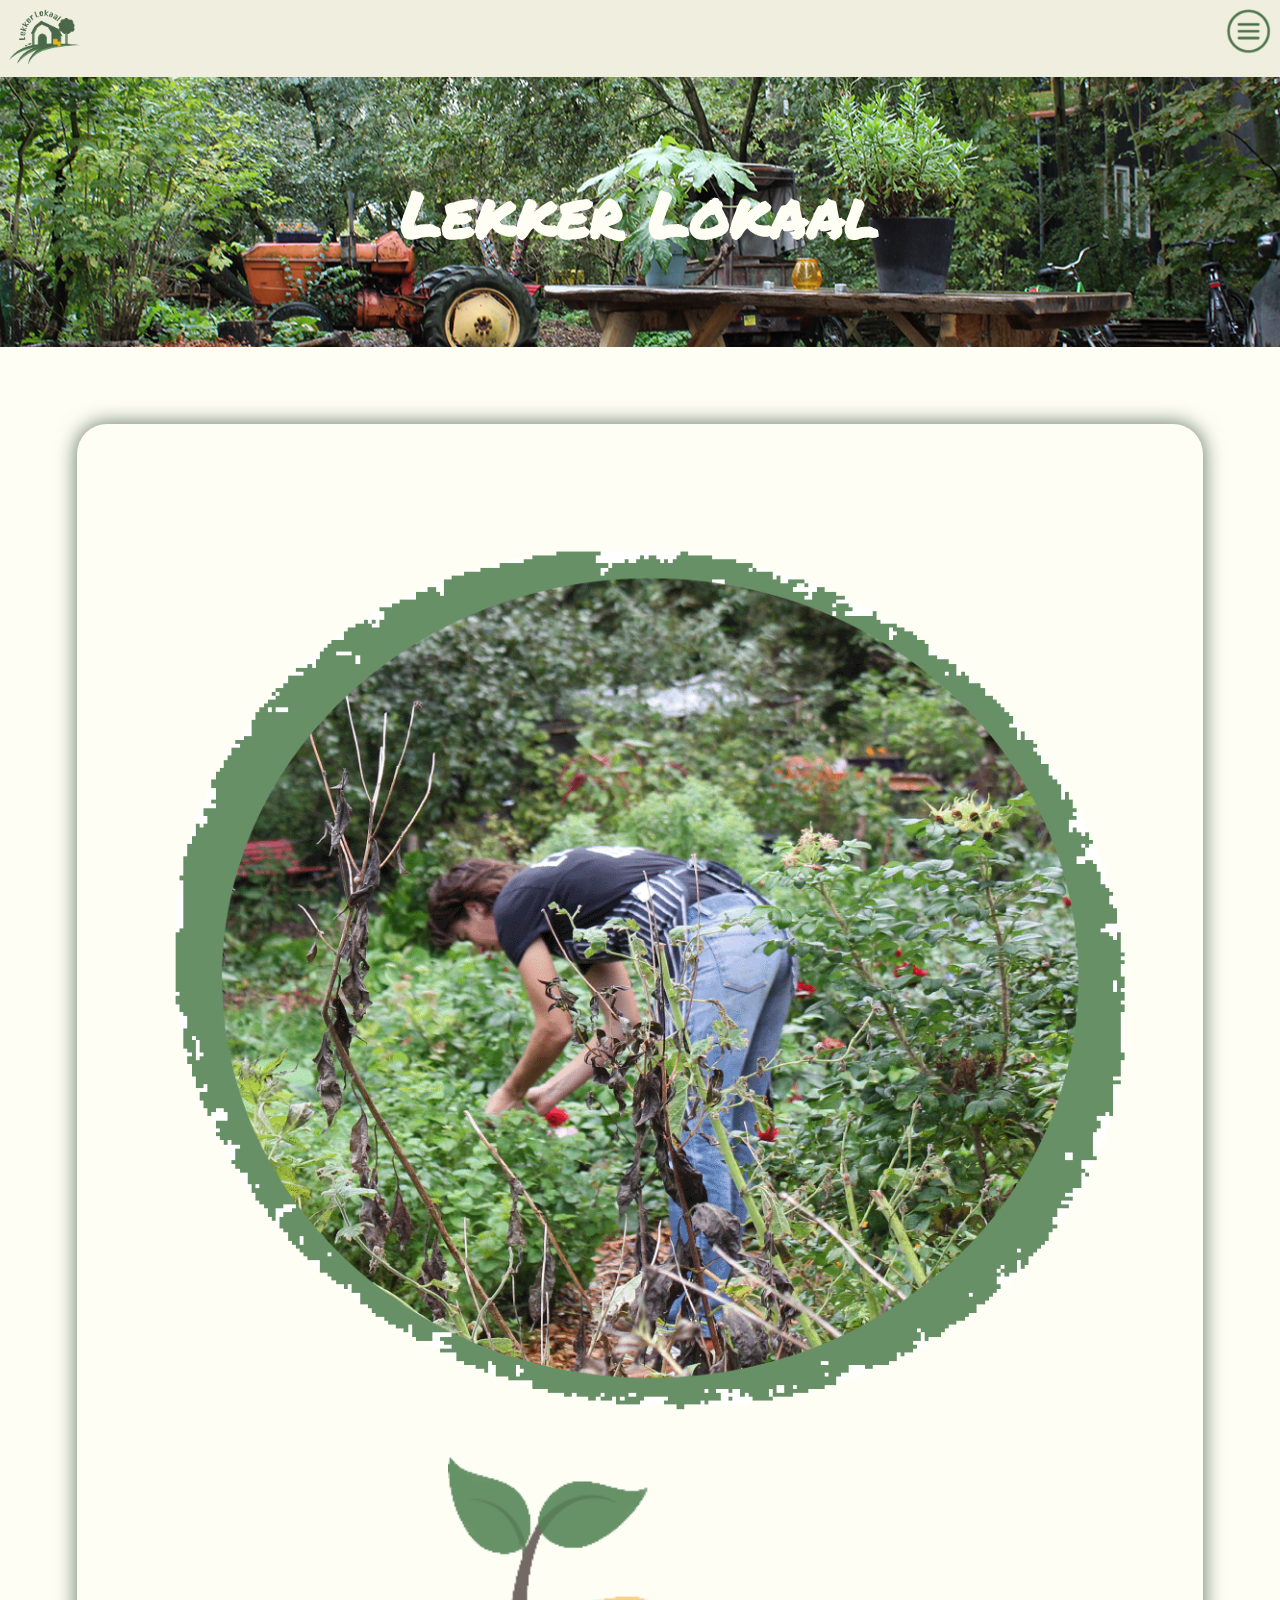
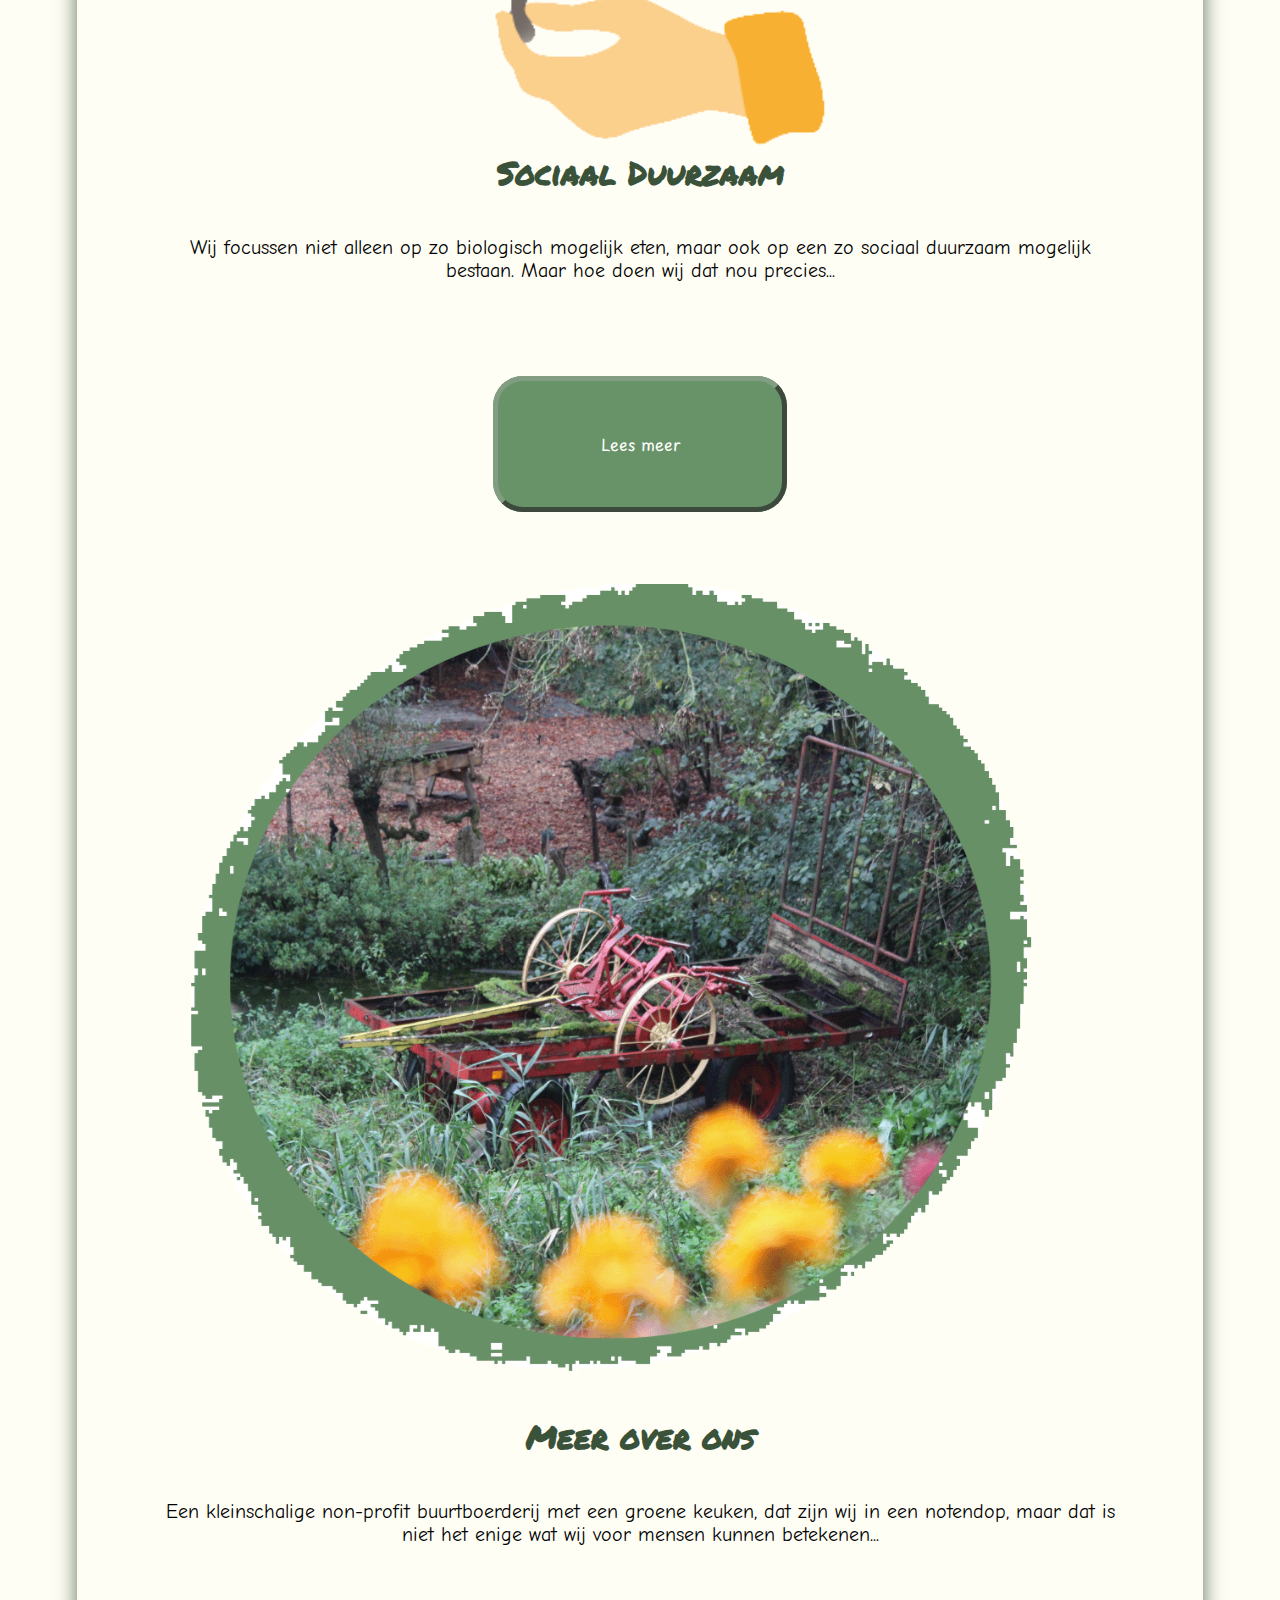
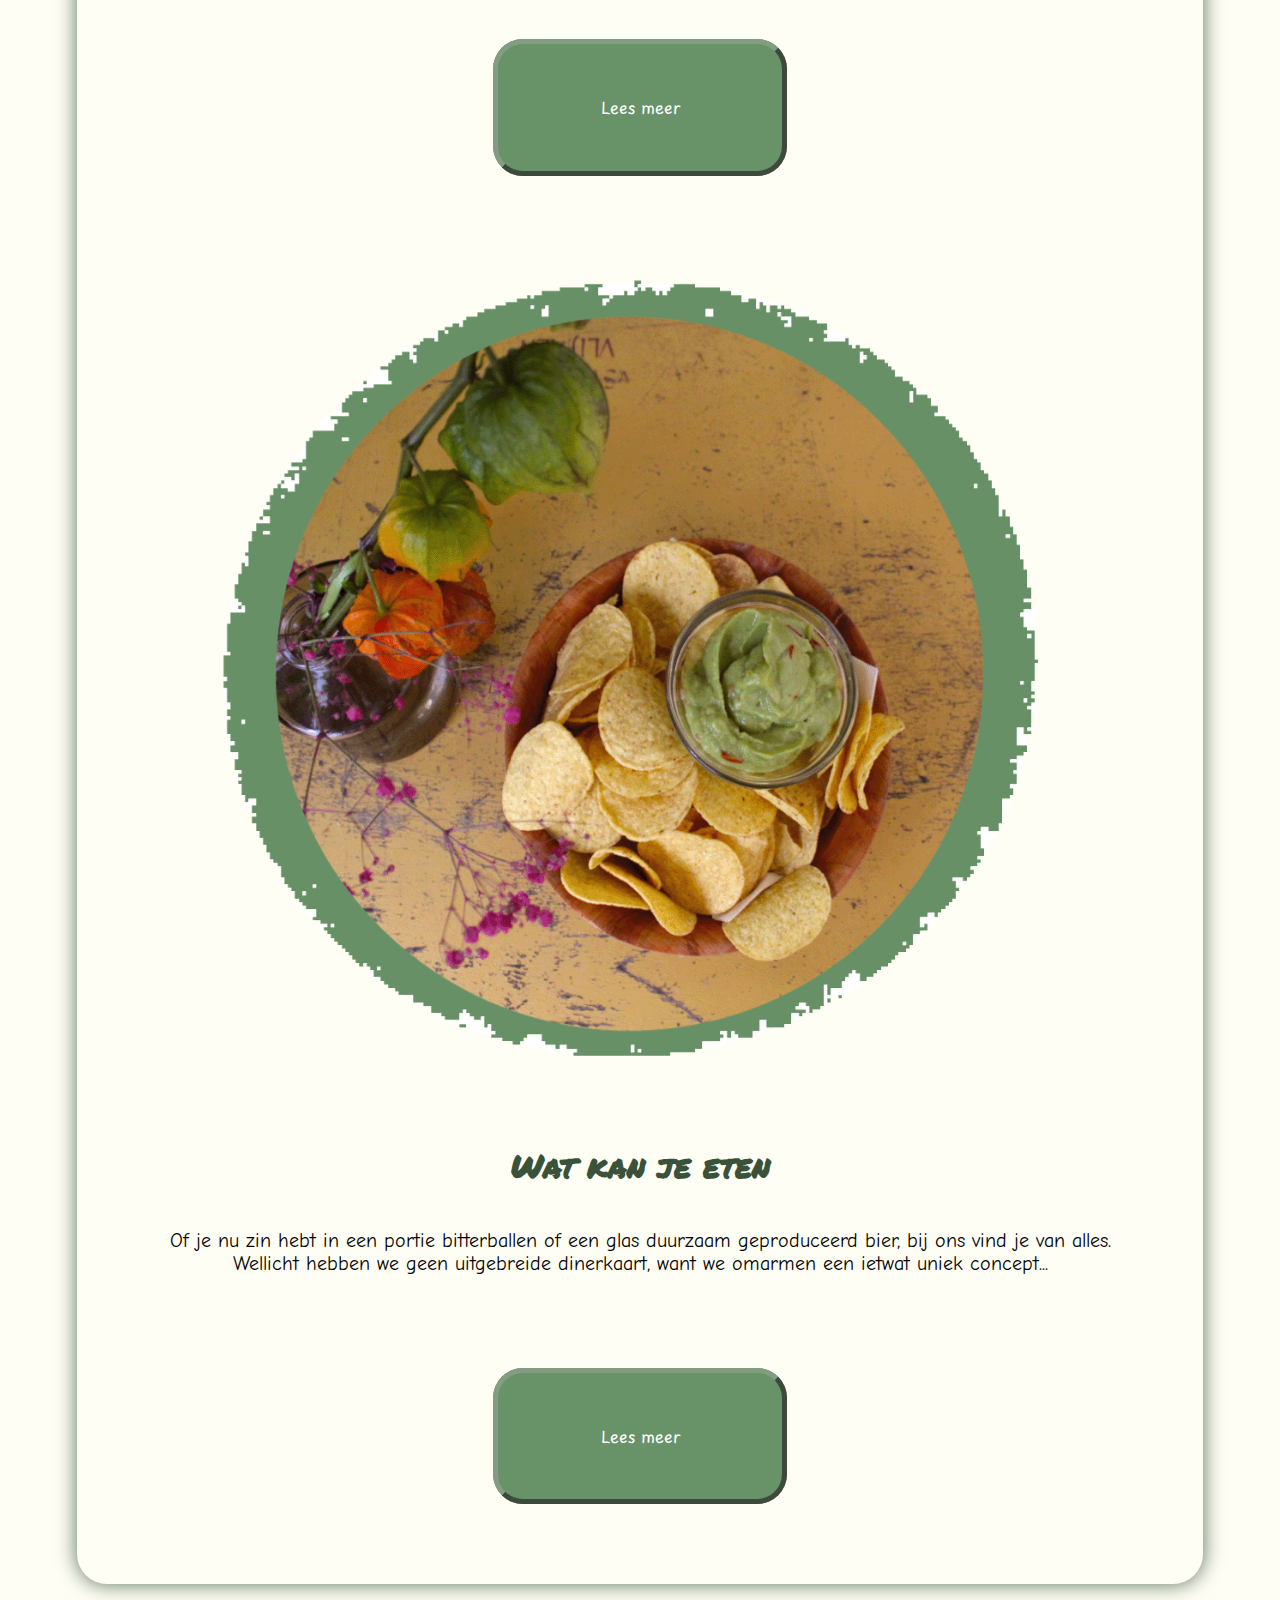
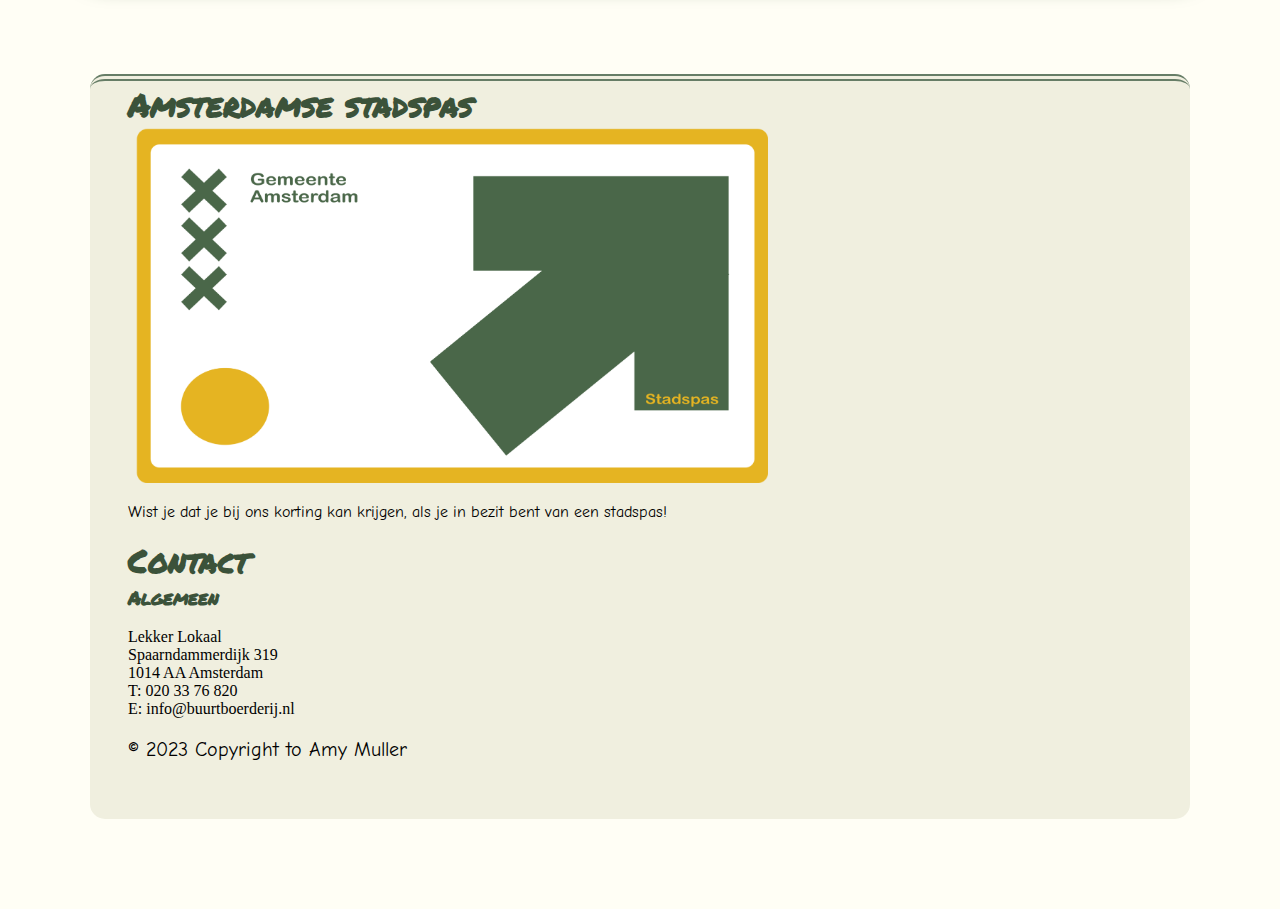
==== commit 536a6cf4: "ww" ====
--- a/index.html
+++ b/index.html
@@ -14,6 +14,7 @@
           src="website_eindproject_afbeeldingen/logo_buurtboerderij.png"
           alt="logo van lekker lokaal"
       /></a>
+      
       <input type="checkbox" id="check" />
       <label for="check" class="icon">
         <img
@@ -30,6 +31,7 @@
       </nav>
     </header>
     <main>
+
       <section class="backgroundimg">
         <h1>Lekker Lokaal</h1>
       </section>
--- a/style.css
+++ b/style.css
@@ -2,7 +2,7 @@
   font-family: "brush";
   src: url(lettertypen_lekkerlokaal/Brush\Script.ttf);
 }
- 
+
 @font-face {
   font-family: "play";
   src: url(lettertypen_lekkerlokaal/PlaypenSans-VariableFont_wght.ttf);
@@ -35,28 +35,11 @@
 h1 {
   font-family: "permanentmarker", "brush", fantasy, sans-serif;
   font-size: 4em;
-  color:#fffef5;
-}
-
-.backgroundimg h1 {justify-content: center;}
-
-h2 {
-  font-size: 2em;
-}
-
-h2,
-h3 {
-  color: #3b523a;
-  font-family: "permanentmarker",'Franklin Gothic Medium', 'Arial Narrow', Arial, sans-serif;
-  margin-block: 0;
-}
-
-p {
-  font-family: "comicneue", Arial, Helvetica, sans-serif;
-  font-size: 1.25em;
-}
-
-.backgroundimg{
+  color: #fffef5;
+text-align: center;
+}
+
+.backgroundimg {
   display: flex;
   justify-content: center;
   align-items: center;
@@ -64,7 +47,24 @@
   background-repeat: no-repeat;
   background-size: cover;
   background-position: center;
-  background-image: url(website_eindproject_afbeeldingen/header.jpg);
+  background-image: url(website_eindproject_afbeeldingen/header1.jpg)
+}
+
+h2 {
+  font-size: 2em;
+}
+
+h2,
+h3 {
+  color: #3b523a;
+  font-family: "permanentmarker", "Franklin Gothic Medium", "Arial Narrow",
+    Arial, sans-serif;
+  margin-block: 0;
+}
+
+p {
+  font-family: "comicneue", Arial, Helvetica, sans-serif;
+  font-size: 1.25em;
 }
 
 .textindex {
@@ -85,9 +85,13 @@
   padding-left: 5%;
 }
 
-.iconen{width: 25vw;}
-
-.hand {width: 30vw;}
+.iconen {
+  width: 25vw;
+}
+
+.hand {
+  width: 30vw;
+}
 
 .duurzaamheid_image {
   width: 100vw;
@@ -98,7 +102,7 @@
 .navbar a {
   font-size: 1.15rem;
   color: #689267;
-  font-family: "play","comicneue",Arial, Helvetica, sans-serif;
+  font-family: "play", "comicneue", Arial, Helvetica, sans-serif;
   text-decoration: none;
   display: block;
   margin: 1.5rem 0 0 2.5rem;
@@ -114,15 +118,13 @@
 .icon img {
   width: 5vh;
   cursor: pointer;
-
-}
-
-#check:checked~.icons{
+}
+
+#check:checked ~ .icons {
   display: none;
 }
 
-
-#check:checked~.icons {
+#check:checked ~ .icons {
   display: block;
 }
 
@@ -135,18 +137,17 @@
   background: #fffef5;
   overflow: hidden;
   transition: 0.3s ease;
-  
-}
-
-#check:checked~.navbar {
+}
+
+#check:checked ~ .navbar {
   height: 28vh;
 }
 
-#check:checked~.navbar a {
+#check:checked ~ .navbar a {
   transform: translateY(0);
 }
 
-/*etc*/ 
+/*etc*/
 
 .CA {
   text-align: center;
@@ -181,7 +182,7 @@
 }
 
 .horizontalscroll p {
-  font-family: "play","comicneue",Arial, Helvetica, sans-serif;
+  font-family: "play", "comicneue", Arial, Helvetica, sans-serif;
   font-size: 1.5em;
 }
 
